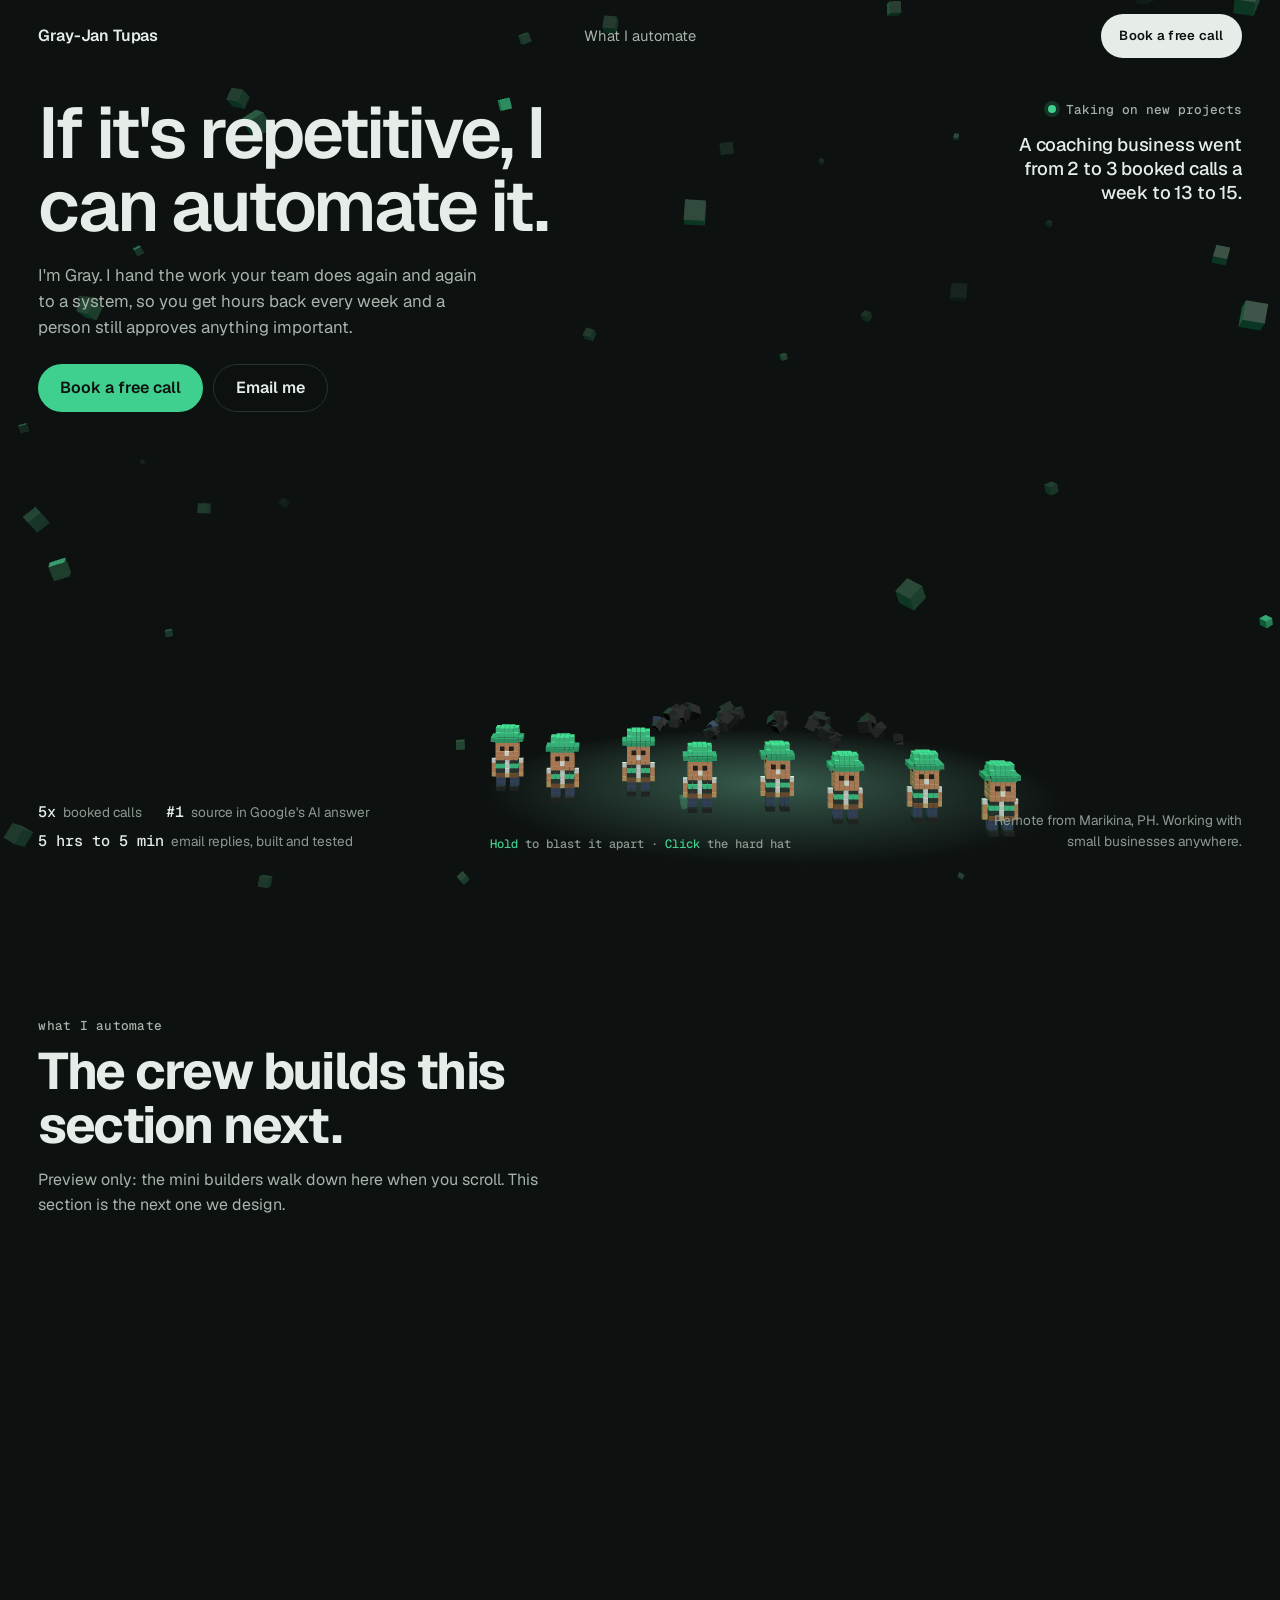
==== v2/index.html @ c37788d1 "v2 preview: voxel crew builds a big voxel Gray in the hero, becomes his hard hat, walks to the next " ====
<!doctype html>
<html lang="en">
<head>
<meta charset="utf-8">
<meta name="viewport" content="width=device-width, initial-scale=1">
<title>Gray-Jan Tupas | AI Automation &amp; Operations Specialist</title>
<meta name="description" content="Gray-Jan Tupas takes the repetitive work off small business teams: emails, data entry, reports and follow-ups, handed to systems a person still approves.">
<meta name="robots" content="noindex">
<meta name="theme-color" content="#0D110F">
<link rel="icon" href="../favicon.svg" type="image/svg+xml">
<link rel="preload" href="../fonts/geist.woff2" as="font" type="font/woff2" crossorigin>
<link rel="stylesheet" href="v2.css">
<script type="importmap">{ "imports": { "three": "./vendor/three.module.min.js" } }</script>
<script type="module" src="v2.js"></script>
</head>
<body>
<a class="skip" href="#main">Skip to content</a>

<header class="bar">
  <a class="brand" href="#top">Gray-Jan Tupas</a>
  <nav aria-label="Main">
    <a href="#automate">What I automate</a>
  </nav>
  <a class="pill" href="https://calendly.com/va-graytupas/free-audit" target="_blank" rel="noopener">Book a free call</a>
</header>

<canvas id="stage" aria-hidden="true"></canvas>
<p class="tip" role="status" aria-live="polite"></p>

<main id="main">
  <section class="hero" id="top" aria-labelledby="hero-h">
    <div class="hero-l">
      <h1 id="hero-h">If it's repetitive, I can automate it.</h1>
      <p class="lede">I'm Gray. I hand the work your team does again and again to a system, so you get hours back every week and a person still approves anything important.</p>
      <div class="ctas">
        <a class="btn primary" href="https://calendly.com/va-graytupas/free-audit" target="_blank" rel="noopener">Book a free call</a>
        <a class="btn ghost" href="https://mail.google.com/mail/?view=cm&amp;fs=1&amp;to=va.graytupas@gmail.com&amp;su=Enquiry%20from%20your%20portfolio" target="_blank" rel="noopener">Email me</a>
      </div>
    </div>
    <div class="hero-r">
      <p class="status"><span class="dot" aria-hidden="true"></span>Taking on new projects</p>
      <p class="side">A coaching business went from 2 to 3 booked calls a week to 13 to 15.</p>
    </div>
    <div class="hero-foot">
      <ul class="wins" aria-label="Results so far">
        <li><b>5x</b> booked calls</li>
        <li><b>#1</b> source in Google's AI answer</li>
        <li><b>5 hrs to 5 min</b> email replies, built and tested</li>
      </ul>
      <p class="hint" aria-hidden="true"><span class="k">Hold</span> to blast it apart · <span class="k">Click</span> the hard hat</p>
      <p class="note">Remote from Marikina, PH. Working with small businesses anywhere.</p>
    </div>
  </section>

  <section class="next" id="automate" aria-labelledby="automate-h">
    <p class="kicker">what I automate</p>
    <h2 id="automate-h">The crew builds this section next.</h2>
    <p>Preview only: the mini builders walk down here when you scroll. This section is the next one we design.</p>
  </section>
</main>
</body>
</html>
---- v2/v2.css ----
/* v2 preview: dark 3D page, voxel crew builds each section (v2.js) */
@font-face { font-family: 'Geist'; font-style: normal; font-weight: 400 700; font-display: swap; src: url(../fonts/geist.woff2) format('woff2'); }
@font-face { font-family: 'Geist Mono'; font-style: normal; font-weight: 400 500; font-display: swap; src: url(../fonts/geist-mono.woff2) format('woff2'); }

:root {
  --bg: #0D110F;
  --panel: #151B18;
  --edge: #28332D;
  --text: #E6ECE8;
  --text-2: #A7B4AC;
  --muted: #8C9A92;
  --accent: #3FCF8E;
  --ink: #0D110F;
  --mono: 'Geist Mono', ui-monospace, monospace;
  --pad: clamp(16px, 3vw, 40px);
}

* { box-sizing: border-box; }
html { scroll-behavior: smooth; }
@media (prefers-reduced-motion: reduce) { html { scroll-behavior: auto; } }
body { margin: 0; background: var(--bg); color: var(--text); font: 400 1rem/1.55 'Geist', system-ui, sans-serif; -webkit-font-smoothing: antialiased; }
a { color: inherit; }
a:focus-visible, button:focus-visible { outline: 2px solid var(--accent); outline-offset: 3px; border-radius: 999px; }
p { text-wrap: pretty; }

.skip { position: absolute; left: 16px; top: -60px; z-index: 20; padding: 10px 16px; border-radius: 999px; background: var(--accent); color: var(--ink); font-weight: 600; text-decoration: none; }
.skip:focus { top: 16px; }

/* the 3D stage sits behind everything; v2.js listens on the window, so text stays selectable */
#stage { position: fixed; inset: 0; width: 100vw; height: 100vh; z-index: 0; display: block; }
main, .bar { position: relative; z-index: 1; }

/* ---------- top bar ---------- */
.bar { position: fixed; top: 0; left: 0; right: 0; z-index: 10; display: flex; align-items: center; justify-content: space-between; gap: 16px; padding: 14px var(--pad); }
.brand { font-weight: 600; letter-spacing: -0.01em; text-decoration: none; min-height: 44px; display: inline-flex; align-items: center; }
.bar nav { display: none; gap: 28px; }
.bar nav a { font-size: .92rem; color: var(--text-2); text-decoration: none; min-height: 44px; display: inline-flex; align-items: center; transition: color .2s ease; }
.bar nav a:hover { color: var(--text); }
@media (min-width: 760px) { .bar nav { display: flex; position: absolute; left: 50%; transform: translateX(-50%); } }
.pill { display: inline-flex; align-items: center; min-height: 44px; padding: 0 18px; border-radius: 999px; background: var(--text); color: var(--ink); font-size: .82rem; font-weight: 600; letter-spacing: .02em; text-decoration: none; transition: background-color .2s ease; }
.pill:hover { background: var(--accent); }

/* ---------- hero (layout from Gray's reference: headline top-left, figure centre, short line top-right, a row along the bottom) ---------- */
.hero { min-height: 100svh; display: grid; grid-template-columns: 1fr; align-content: space-between; gap: 24px; padding: 96px var(--pad) 24px; }
.hero-l h1 { margin: 0; max-width: 11ch; font-size: clamp(2.5rem, 5.6vw, 5.2rem); line-height: 1.02; letter-spacing: -0.04em; font-weight: 600; text-wrap: balance; }
.lede { margin: 20px 0 0; max-width: 40ch; color: var(--text-2); font-size: 1.05rem; }
.ctas { display: flex; flex-wrap: wrap; gap: 10px; margin-top: 24px; }
.btn { display: inline-flex; align-items: center; min-height: 48px; padding: 0 22px; border-radius: 999px; font-weight: 600; text-decoration: none; transition: transform .2s ease, background-color .2s ease, border-color .2s ease; }
.btn:active { transform: scale(.98); }
.btn.primary { background: var(--accent); color: var(--ink); }
.btn.primary:hover { background: #5BDCA2; }
.btn.ghost { border: 1px solid var(--edge); background: rgba(13, 17, 15, .6); }
.btn.ghost:hover { border-color: var(--accent); }

.hero-r { max-width: 24ch; }
.status { display: inline-flex; align-items: center; gap: 10px; margin: 0; font: 500 .8rem var(--mono); color: var(--text-2); }
.dot { width: 8px; height: 8px; border-radius: 50%; background: var(--accent); box-shadow: 0 0 0 4px rgba(63, 207, 142, .18); }
.side { margin: 12px 0 0; font-size: 1.15rem; line-height: 1.3; font-weight: 500; letter-spacing: -0.01em; }

.hero-foot { display: grid; gap: 16px; align-items: end; }
.wins { display: flex; flex-wrap: wrap; gap: 8px 24px; margin: 0; padding: 0; list-style: none; font-size: .85rem; color: var(--muted); }
.wins b { font: 500 .95rem var(--mono); color: var(--text); margin-right: 4px; }
.hint { display: none; margin: 0; font: 500 .76rem var(--mono); color: var(--muted); text-align: center; }
.hint .k { color: var(--accent); }
.note { margin: 0; max-width: 30ch; font-size: .85rem; color: var(--muted); }

/* phones: text on top, the figure fills the lower part of the screen (v2.js places it there) */
@media (max-width: 759px) {
  .hero { padding-bottom: 46svh; align-content: start; }
  .hero-r { order: -1; }
  .side, .hero-foot { display: none; }
}
@media (min-width: 760px) {
  .hero { grid-template-columns: 1fr 1fr; grid-template-rows: auto 1fr auto; }
  .hero-r { justify-self: end; text-align: right; }
  .status { justify-content: flex-end; }
  .hero-foot { grid-column: 1 / -1; grid-template-columns: 1fr auto 1fr; }
  .note { justify-self: end; text-align: right; }
}
@media (min-width: 760px) and (pointer: fine) { .hint { display: block; } }

/* ---------- next section (placeholder until the crew builds it) ---------- */
.next { min-height: 100svh; padding: 120px var(--pad); }
.kicker { margin: 0 0 12px; font: 500 .8rem/1 var(--mono); letter-spacing: .02em; color: var(--accent); }
.next h2 { margin: 0; max-width: 16ch; font-size: clamp(2rem, 4vw, 3.4rem); line-height: 1.05; letter-spacing: -0.03em; }
.next p { max-width: 50ch; color: var(--text-2); }

/* ---------- speech bubble over a mini builder ---------- */
.tip { position: fixed; left: 0; top: 0; z-index: 5; margin: 0; max-width: 24ch; padding: 10px 14px; border: 1px solid var(--edge); border-radius: 12px; background: var(--panel); color: var(--text); font-size: .88rem; line-height: 1.35; pointer-events: none; opacity: 0; transform: translate(-50%, -100%); transition: opacity .2s ease; }
.tip.on { opacity: 1; }
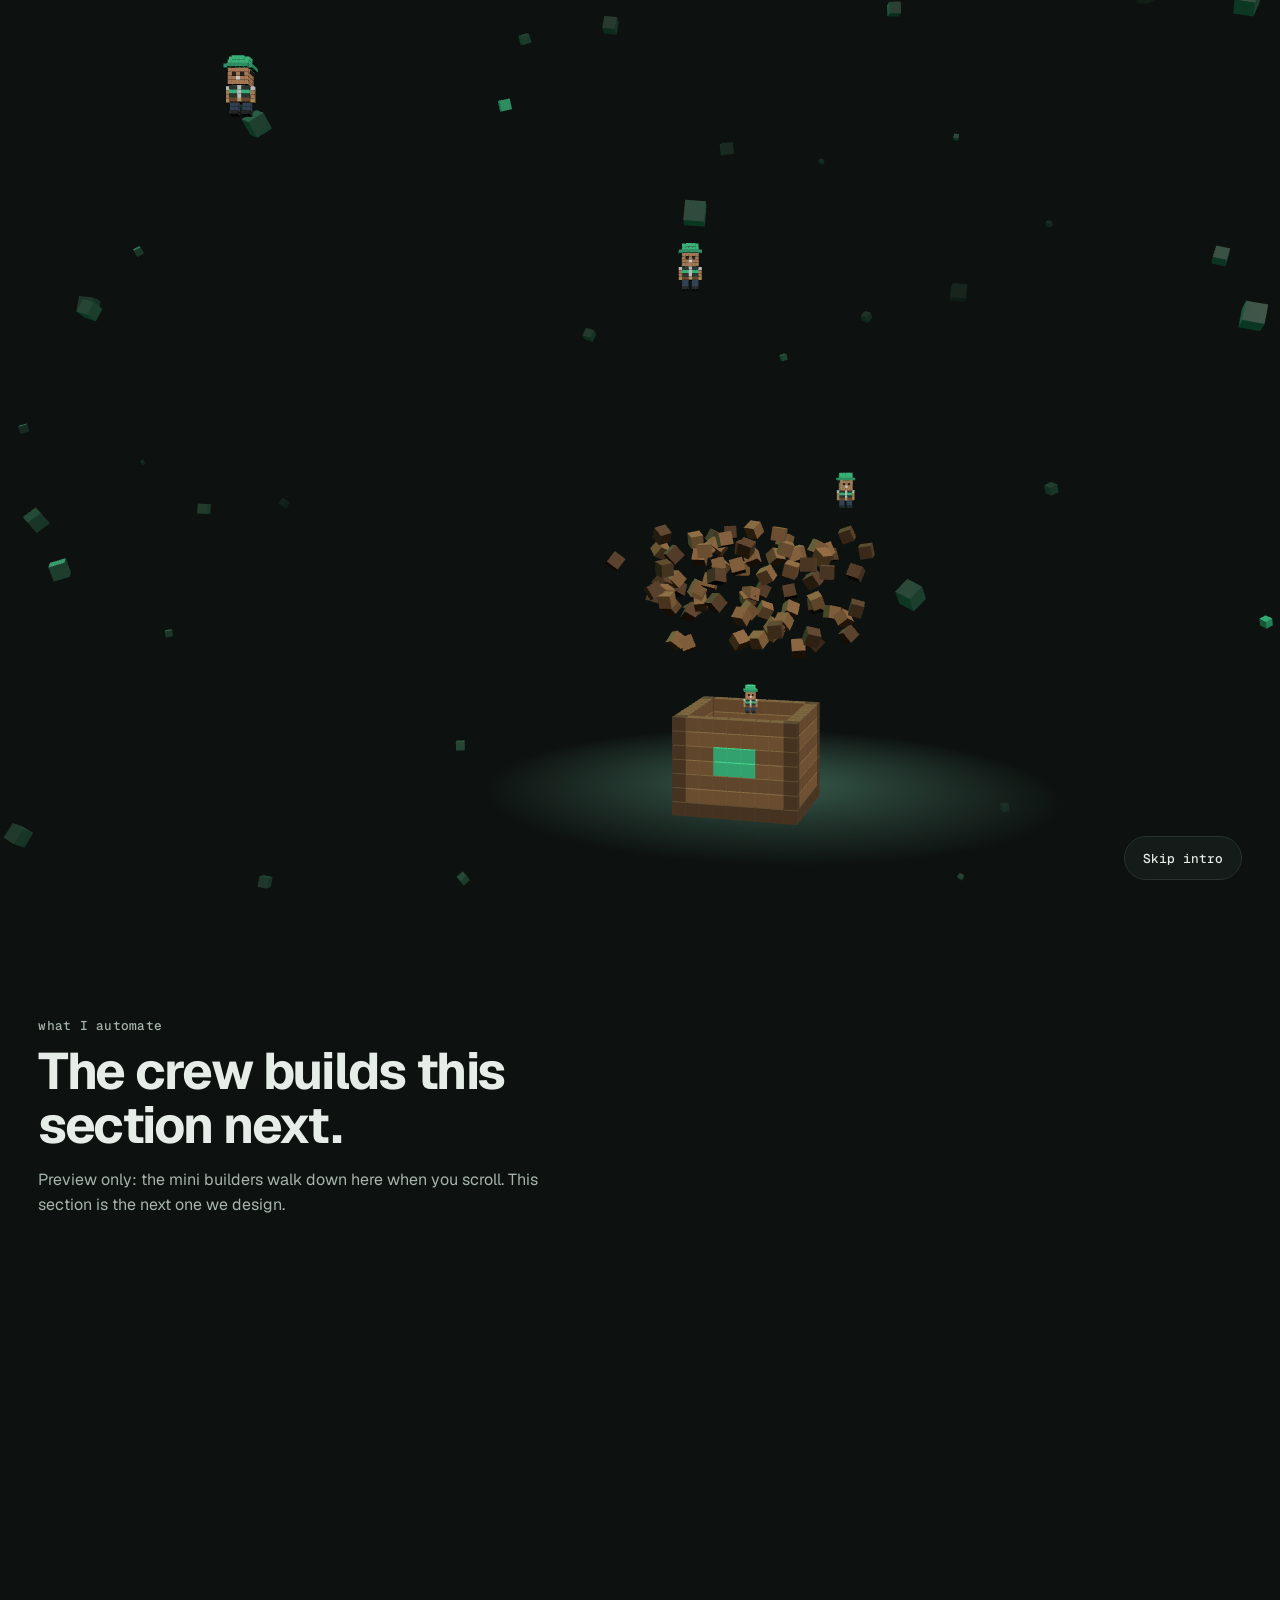
==== commit a4467dd6: "v2 intro: the crew starts in a crate, jumps out and builds every part of the page, then the figure; " ====
--- a/v2/index.html
+++ b/v2/index.html
@@ -9,19 +9,21 @@
 <meta name="theme-color" content="#0D110F">
 <link rel="icon" href="../favicon.svg" type="image/svg+xml">
 <link rel="preload" href="../fonts/geist.woff2" as="font" type="font/woff2" crossorigin>
+<script>/* first visit in this tab: the crew builds the page (v2.js); 10s safety in case the 3D never loads */try{if(!matchMedia('(prefers-reduced-motion: reduce)').matches&&!sessionStorage.getItem('gt-v2-intro')){var r=document.documentElement;r.classList.add('intro');setTimeout(function(){r.classList.remove('intro')},10000)}}catch(e){}</script>
 <link rel="stylesheet" href="v2.css">
 <script type="importmap">{ "imports": { "three": "./vendor/three.module.min.js" } }</script>
 <script type="module" src="v2.js"></script>
 </head>
 <body>
 <a class="skip" href="#main">Skip to content</a>
+<button class="skip-intro" type="button">Skip intro</button>
 
 <header class="bar">
-  <a class="brand" href="#top">Gray-Jan Tupas</a>
+  <a class="brand bld" href="#top">Gray-Jan Tupas</a>
   <nav aria-label="Main">
-    <a href="#automate">What I automate</a>
+    <a class="bld" href="#automate">What I automate</a>
   </nav>
-  <a class="pill" href="https://calendly.com/va-graytupas/free-audit" target="_blank" rel="noopener">Book a free call</a>
+  <a class="pill bld" href="https://calendly.com/va-graytupas/free-audit" target="_blank" rel="noopener">Book a free call</a>
 </header>
 
 <canvas id="stage" aria-hidden="true"></canvas>
@@ -30,25 +32,25 @@
 <main id="main">
   <section class="hero" id="top" aria-labelledby="hero-h">
     <div class="hero-l">
-      <h1 id="hero-h">If it's repetitive, I can automate it.</h1>
-      <p class="lede">I'm Gray. I hand the work your team does again and again to a system, so you get hours back every week and a person still approves anything important.</p>
-      <div class="ctas">
+      <h1 id="hero-h" class="bld">If it's repetitive, I can automate it.</h1>
+      <p class="lede bld">I'm Gray. I hand the work your team does again and again to a system, so you get hours back every week and a person still approves anything important.</p>
+      <div class="ctas bld">
         <a class="btn primary" href="https://calendly.com/va-graytupas/free-audit" target="_blank" rel="noopener">Book a free call</a>
         <a class="btn ghost" href="https://mail.google.com/mail/?view=cm&amp;fs=1&amp;to=va.graytupas@gmail.com&amp;su=Enquiry%20from%20your%20portfolio" target="_blank" rel="noopener">Email me</a>
       </div>
     </div>
     <div class="hero-r">
-      <p class="status"><span class="dot" aria-hidden="true"></span>Taking on new projects</p>
-      <p class="side">A coaching business went from 2 to 3 booked calls a week to 13 to 15.</p>
+      <p class="status bld"><span class="dot" aria-hidden="true"></span>Taking on new projects</p>
+      <p class="side bld">A coaching business went from 2 to 3 booked calls a week to 13 to 15.</p>
     </div>
     <div class="hero-foot">
-      <ul class="wins" aria-label="Results so far">
+      <ul class="wins bld" aria-label="Results so far">
         <li><b>5x</b> booked calls</li>
         <li><b>#1</b> source in Google's AI answer</li>
         <li><b>5 hrs to 5 min</b> email replies, built and tested</li>
       </ul>
-      <p class="hint" aria-hidden="true"><span class="k">Hold</span> to blast it apart · <span class="k">Click</span> the hard hat</p>
-      <p class="note">Remote from Marikina, PH. Working with small businesses anywhere.</p>
+      <p class="hint bld" aria-hidden="true"><span class="k">Hold</span> to blast it apart · <span class="k">Click</span> the hard hat</p>
+      <p class="note bld">Remote from Marikina, PH. Working with small businesses anywhere.</p>
     </div>
   </section>
 
--- a/v2/v2.css
+++ b/v2/v2.css
@@ -88,3 +88,11 @@
 /* ---------- speech bubble over a mini builder ---------- */
 .tip { position: fixed; left: 0; top: 0; z-index: 5; margin: 0; max-width: 24ch; padding: 10px 14px; border: 1px solid var(--edge); border-radius: 12px; background: var(--panel); color: var(--text); font-size: .88rem; line-height: 1.35; pointer-events: none; opacity: 0; transform: translate(-50%, -100%); transition: opacity .2s ease; }
 .tip.on { opacity: 1; }
+
+/* ---------- intro: each part of the page stays hidden until a builder walks along it (html.intro is set in <head>) ---------- */
+html.intro .bld { clip-path: inset(0 100% 0 0); }
+html.intro .bld.built { animation: build .55s steps(7, end) both; }
+@keyframes build { from { clip-path: inset(0 100% 0 0); } to { clip-path: inset(0 0 0 0); } }
+.skip-intro { display: none; }
+html.intro .skip-intro { display: inline-flex; align-items: center; position: fixed; right: var(--pad); bottom: 20px; z-index: 12; min-height: 44px; padding: 0 18px; border: 1px solid var(--edge); border-radius: 999px; background: var(--panel); color: var(--text); font: 500 .8rem var(--mono); cursor: pointer; }
+html.intro .skip-intro:hover { border-color: var(--accent); }
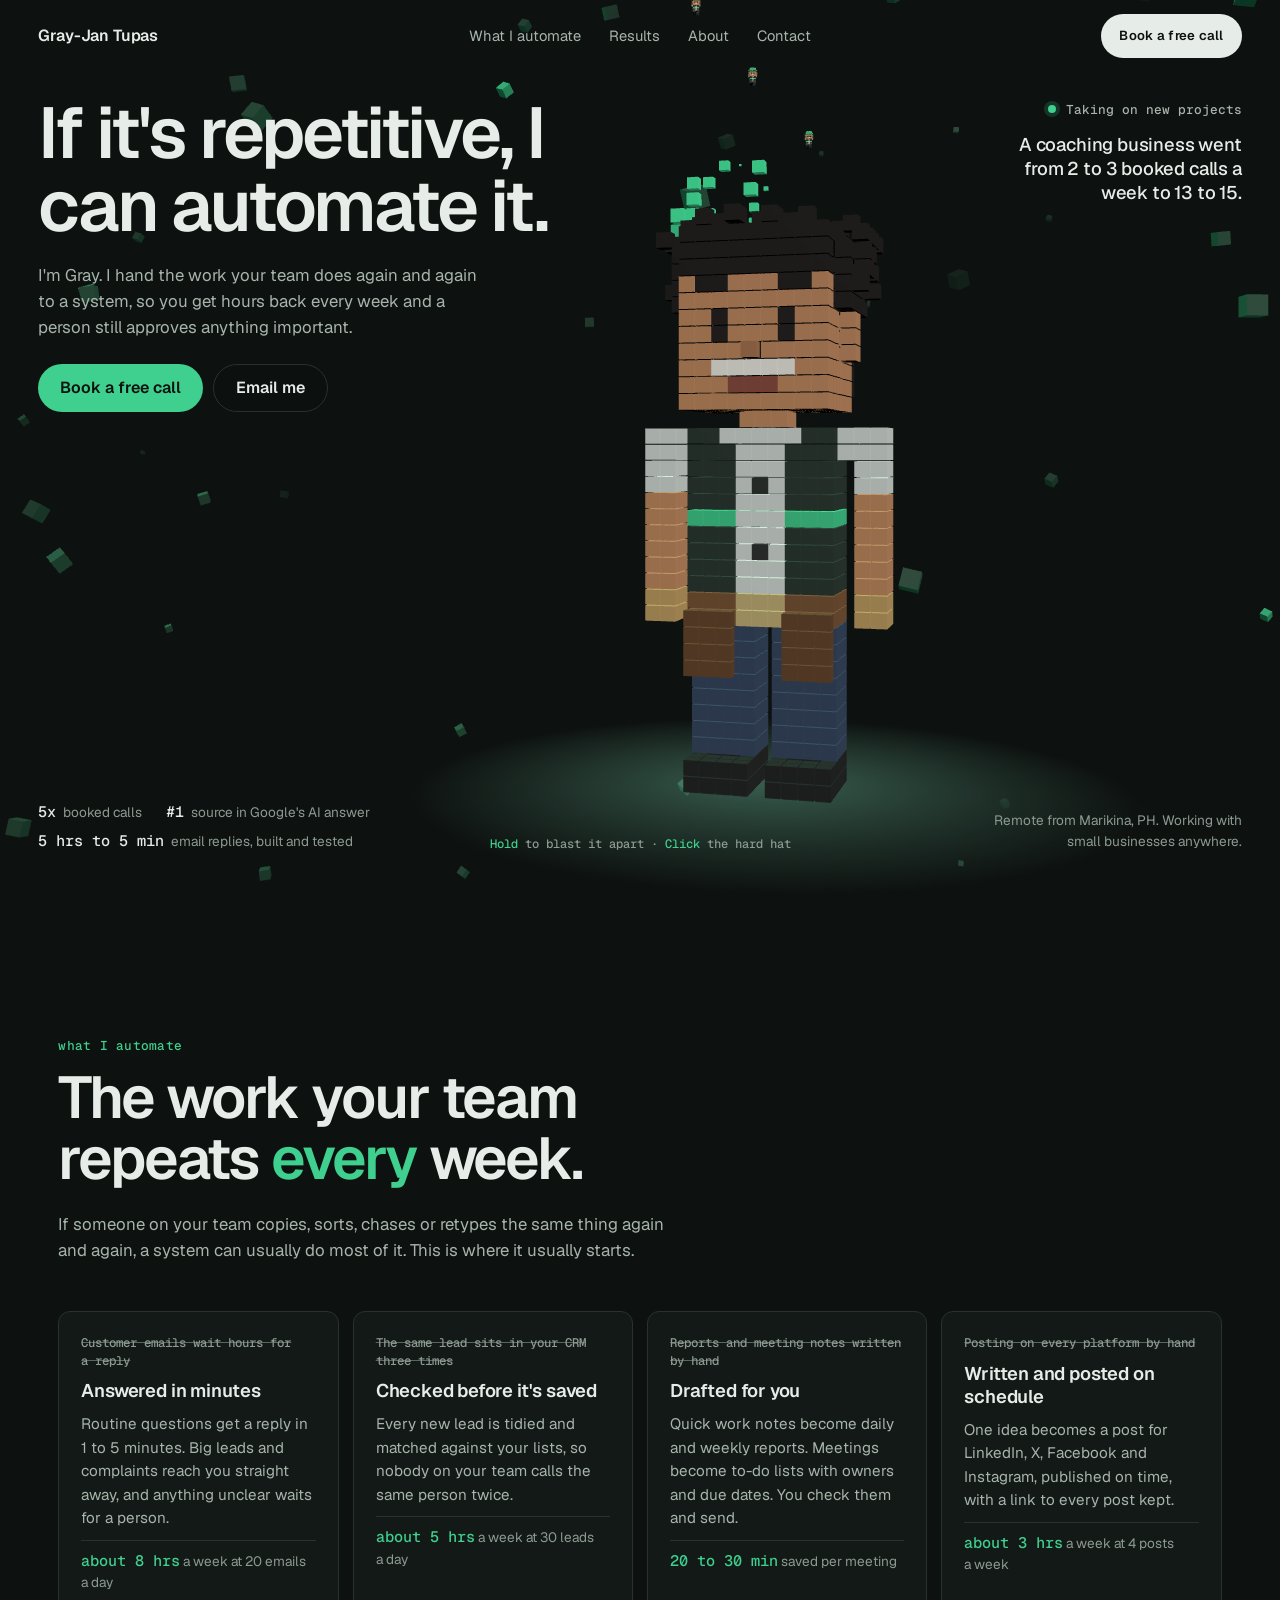
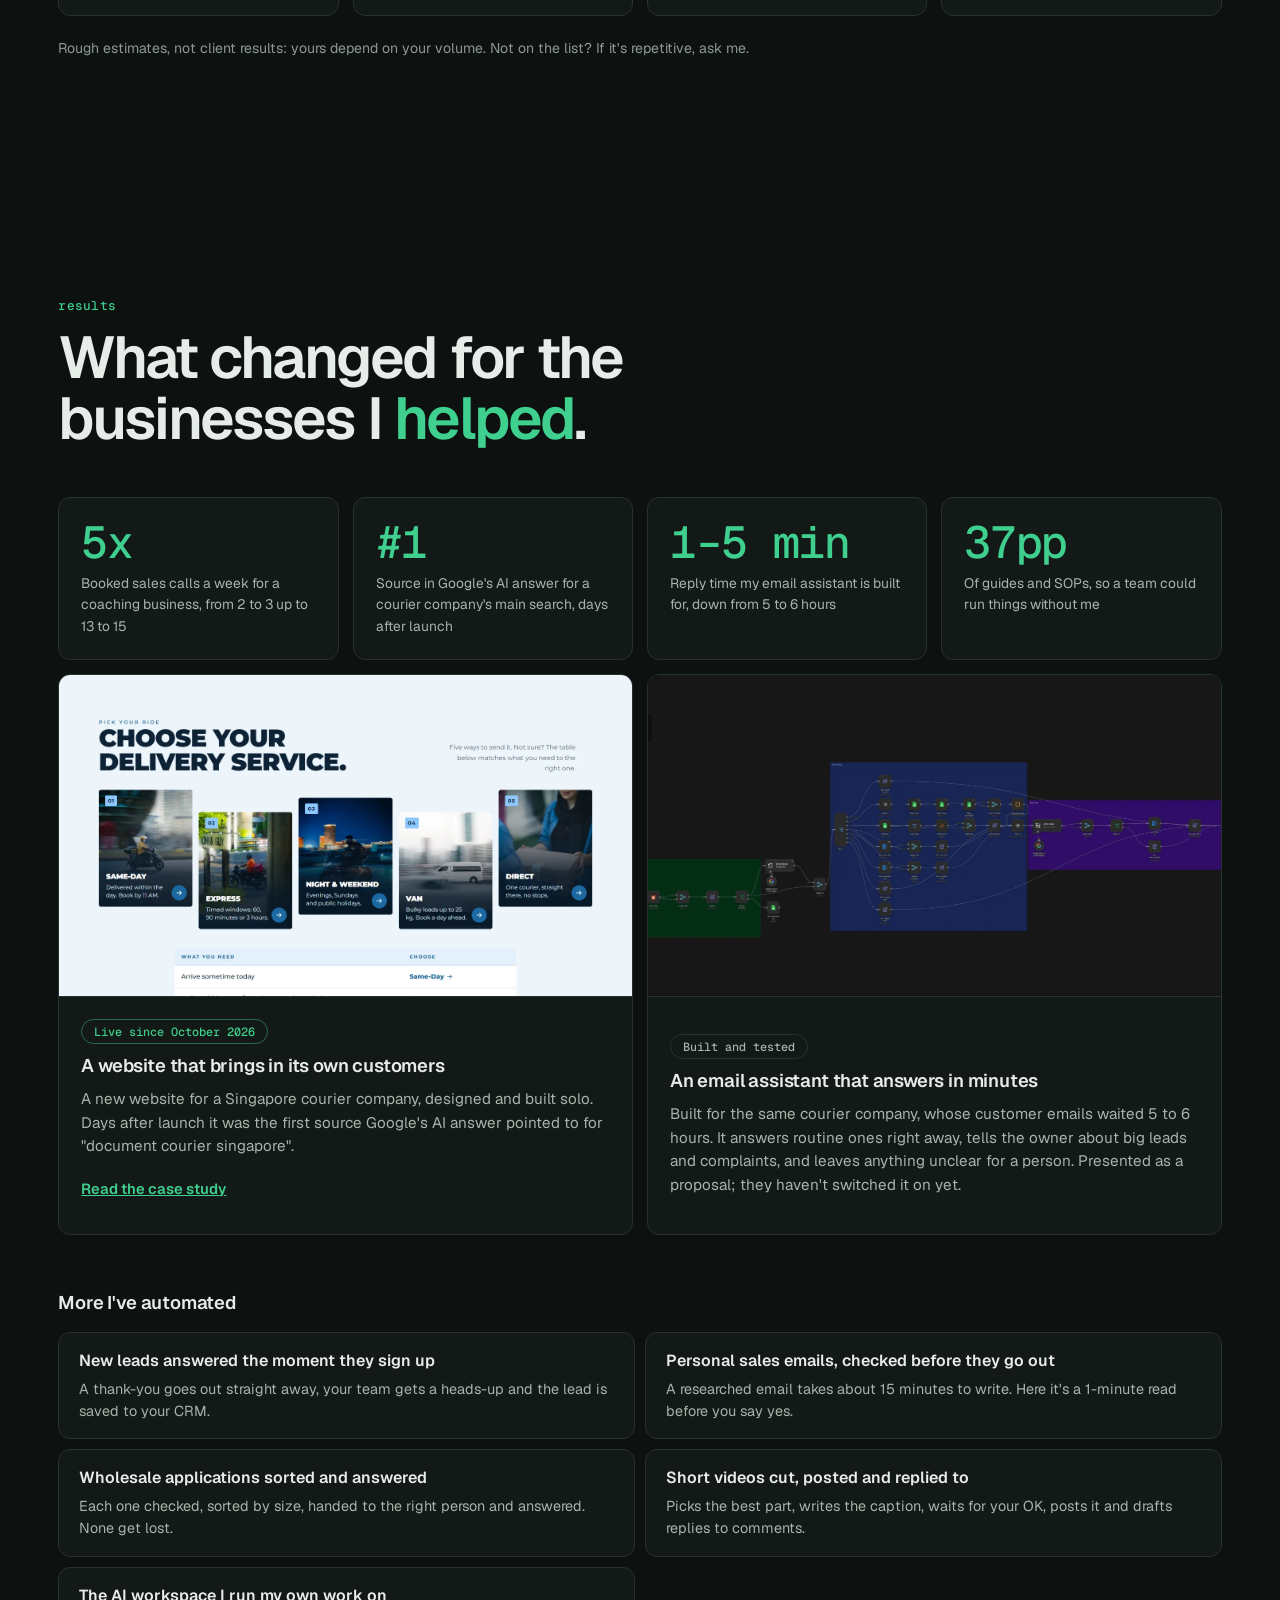
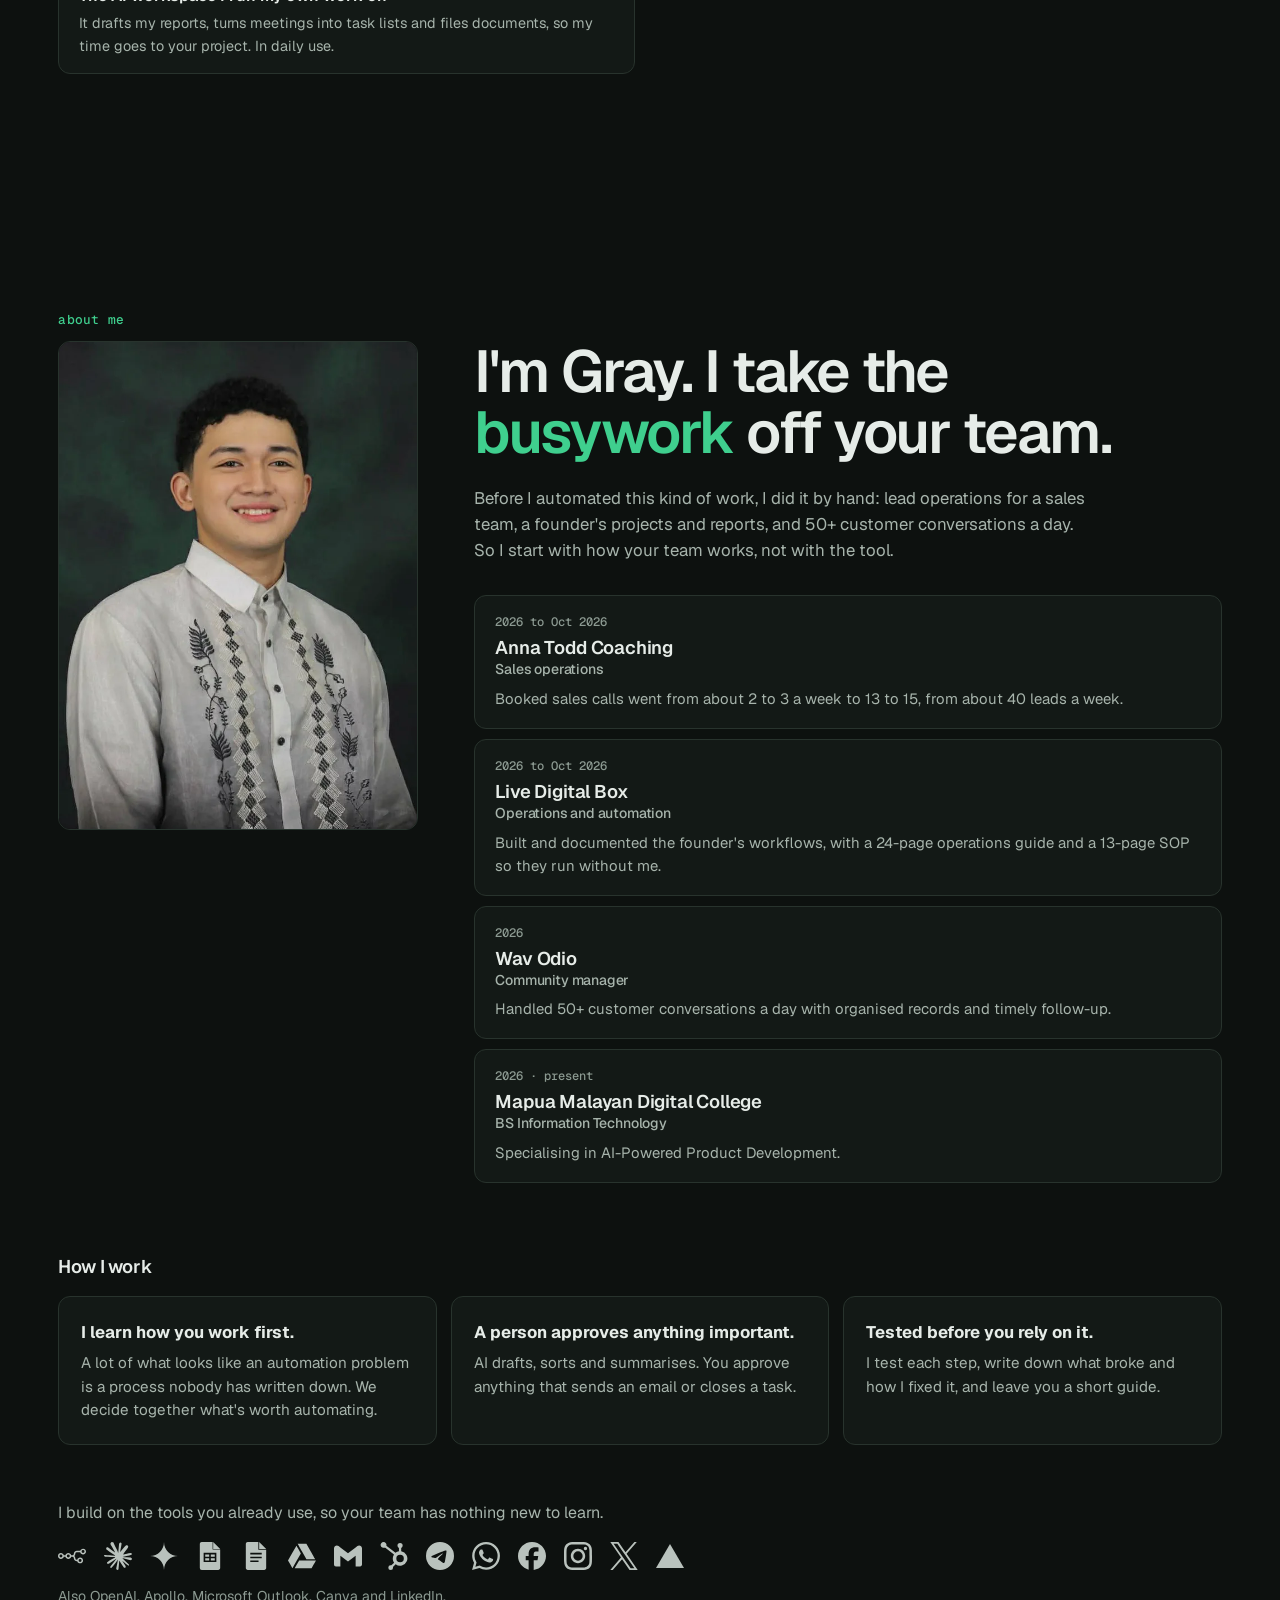
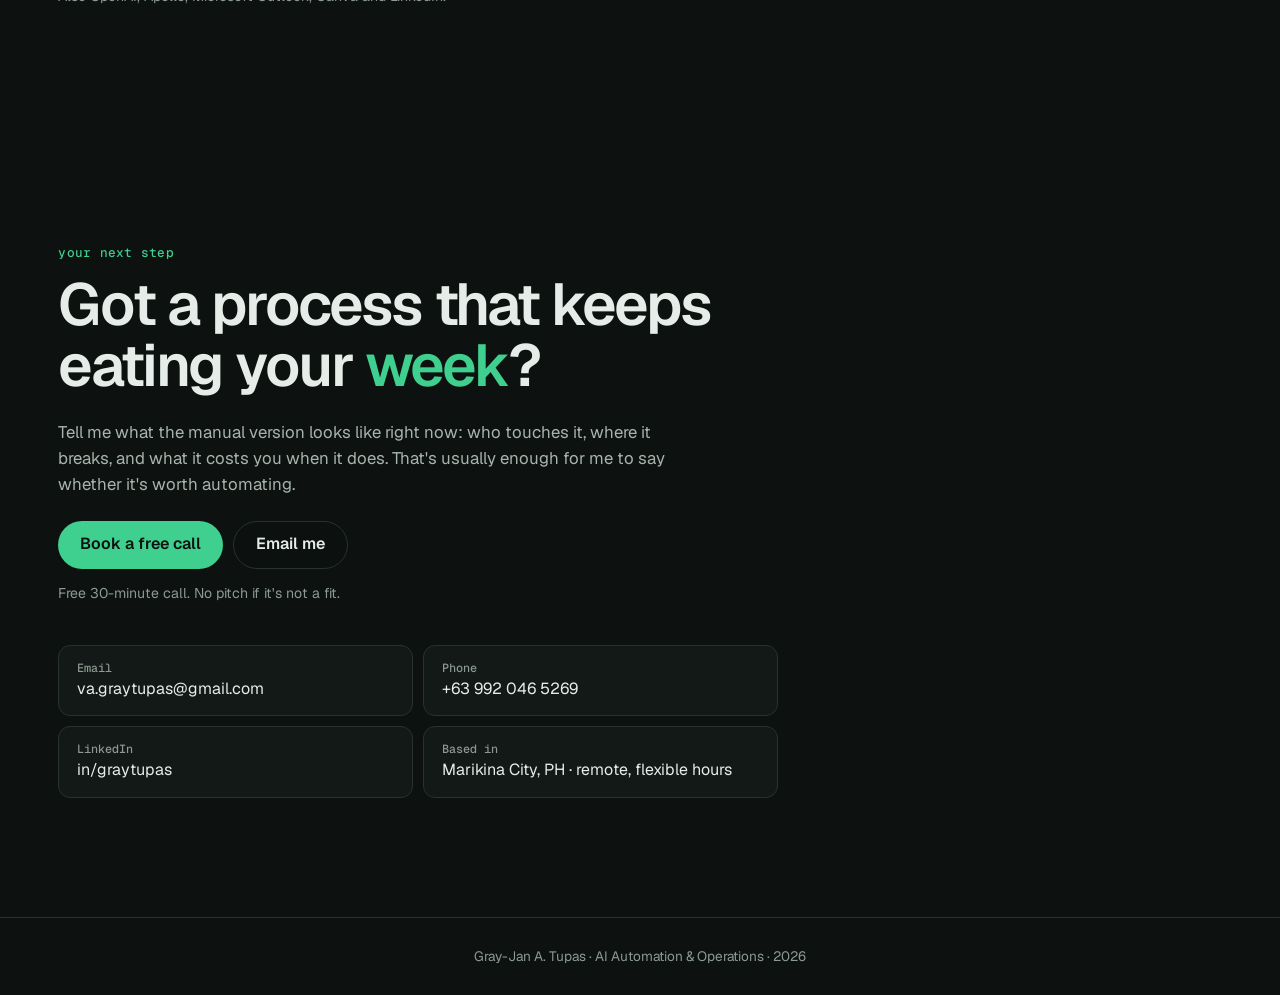
==== commit fff66b2f: "v2: build the whole home page. What I automate, Results, About and Contact, written for owners in re" ====
--- a/v2/index.html
+++ b/v2/index.html
@@ -22,6 +22,9 @@
   <a class="brand bld" href="#top">Gray-Jan Tupas</a>
   <nav aria-label="Main">
     <a class="bld" href="#automate">What I automate</a>
+    <a class="bld" href="#work">Results</a>
+    <a class="bld" href="#about">About</a>
+    <a class="bld" href="#contact">Contact</a>
   </nav>
   <a class="pill bld" href="https://calendly.com/va-graytupas/free-audit" target="_blank" rel="noopener">Book a free call</a>
 </header>
@@ -54,11 +57,96 @@
     </div>
   </section>
 
-  <section class="next" id="automate" aria-labelledby="automate-h">
-    <p class="kicker">what I automate</p>
-    <h2 id="automate-h">The crew builds this section next.</h2>
-    <p>Preview only: the mini builders walk down here when you scroll. This section is the next one we design.</p>
+  <!-- each section below is built by the crew when it scrolls into view (.sb), then they become its missing word (.piece) -->
+  <section class="sec" id="automate" aria-labelledby="automate-h">
+    <p class="kicker sb">what I automate</p>
+    <h2 id="automate-h" class="sb">The work your team repeats <span class="piece">every</span> week.</h2>
+    <p class="intro-p sb">If someone on your team copies, sorts, chases or retypes the same thing again and again, a system can usually do most of it. This is where it usually starts.</p>
+    <ul class="fixes">
+      <li class="sb"><p class="was">Customer emails wait hours for a reply</p><h3>Answered in minutes</h3><p>Routine questions get a reply in 1 to 5 minutes. Big leads and complaints reach you straight away, and anything unclear waits for a person.</p><p class="est"><b>about 8 hrs</b> a week at 20 emails a day</p></li>
+      <li class="sb"><p class="was">The same lead sits in your CRM three times</p><h3>Checked before it's saved</h3><p>Every new lead is tidied and matched against your lists, so nobody on your team calls the same person twice.</p><p class="est"><b>about 5 hrs</b> a week at 30 leads a day</p></li>
+      <li class="sb"><p class="was">Reports and meeting notes written by hand</p><h3>Drafted for you</h3><p>Quick work notes become daily and weekly reports. Meetings become to-do lists with owners and due dates. You check them and send.</p><p class="est"><b>20 to 30 min</b> saved per meeting</p></li>
+      <li class="sb"><p class="was">Posting on every platform by hand</p><h3>Written and posted on schedule</h3><p>One idea becomes a post for LinkedIn, X, Facebook and Instagram, published on time, with a link to every post kept.</p><p class="est"><b>about 3 hrs</b> a week at 4 posts a week</p></li>
+    </ul>
+    <p class="foot-note sb">Rough estimates, not client results: yours depend on your volume. Not on the list? If it's repetitive, ask me.</p>
+  </section>
+
+  <section class="sec" id="work" aria-labelledby="work-h">
+    <p class="kicker sb">results</p>
+    <h2 id="work-h" class="sb">What changed for the businesses I <span class="piece">helped</span>.</h2>
+    <dl class="stats">
+      <div class="sb"><dt>Booked sales calls a week for a coaching business, from 2 to 3 up to 13 to 15</dt><dd>5x</dd></div>
+      <div class="sb"><dt>Source in Google's AI answer for a courier company's main search, days after launch</dt><dd>#1</dd></div>
+      <div class="sb"><dt>Reply time my email assistant is built for, down from 5 to 6 hours</dt><dd>1&ndash;5 min</dd></div>
+      <div class="sb"><dt>Of guides and SOPs, so a team could run things without me</dt><dd>37pp</dd></div>
+    </dl>
+    <div class="cases">
+      <article class="case sb">
+        <a class="pic" href="../screenshots/12-courier-services.webp" target="_blank" rel="noopener"><img src="../screenshots/12-courier-services.webp" width="1440" height="1165" loading="lazy" alt="The 'Choose your delivery service' section of the courier website: five service cards above a table that matches what the customer needs to the right service."></a>
+        <div class="body"><p class="tag on">Live since October 2026</p><h3>A website that brings in its own customers</h3><p>A new website for a Singapore courier company, designed and built solo. Days after launch it was the first source Google's AI answer pointed to for "document courier singapore".</p><a class="more" href="../work/courier-website/">Read the case study</a></div>
+      </article>
+      <article class="case sb">
+        <a class="pic" href="../screenshots/10-email-automation.webp" target="_blank" rel="noopener"><img src="../screenshots/10-email-automation.webp" width="2000" height="753" loading="lazy" alt="The email assistant's n8n canvas in four groups: email intake, email sorting, email reply and an error notifier."></a>
+        <div class="body"><p class="tag">Built and tested</p><h3>An email assistant that answers in minutes</h3><p>Built for the same courier company, whose customer emails waited 5 to 6 hours. It answers routine ones right away, tells the owner about big leads and complaints, and leaves anything unclear for a person. Presented as a proposal; they haven't switched it on yet.</p></div>
+      </article>
+    </div>
+    <h3 class="list-h sb">More I've automated</h3>
+    <ul class="builds">
+      <li class="sb"><a href="../screenshots/04-lead-capture-crm.webp" target="_blank" rel="noopener"><b>New leads answered the moment they sign up</b><span>A thank-you goes out straight away, your team gets a heads-up and the lead is saved to your CRM.</span></a></li>
+      <li class="sb"><a href="../screenshots/03-ai-outreach.webp" target="_blank" rel="noopener"><b>Personal sales emails, checked before they go out</b><span>A researched email takes about 15 minutes to write. Here it's a 1-minute read before you say yes.</span></a></li>
+      <li class="sb"><a href="../screenshots/14-wholesale-intake.webp" target="_blank" rel="noopener"><b>Wholesale applications sorted and answered</b><span>Each one checked, sorted by size, handed to the right person and answered. None get lost.</span></a></li>
+      <li class="sb"><a href="../screenshots/15-video-analyzer.webp" target="_blank" rel="noopener"><b>Short videos cut, posted and replied to</b><span>Picks the best part, writes the caption, waits for your OK, posts it and drafts replies to comments.</span></a></li>
+      <li class="sb"><a href="../work/ai-workspace/"><b>The AI workspace I run my own work on</b><span>It drafts my reports, turns meetings into task lists and files documents, so my time goes to your project. In daily use.</span></a></li>
+    </ul>
+  </section>
+
+  <section class="sec" id="about" aria-labelledby="about-h">
+    <p class="kicker sb">about me</p>
+    <div class="about">
+      <img class="me sb" src="../img/gray-jan-tupas.webp" width="640" height="871" loading="lazy" alt="Gray-Jan A. Tupas, smiling, in a barong.">
+      <div>
+        <h2 id="about-h" class="sb">I'm Gray. I take the <span class="piece">busywork</span> off your team.</h2>
+        <p class="intro-p sb">Before I automated this kind of work, I did it by hand: lead operations for a sales team, a founder's projects and reports, and 50+ customer conversations a day. So I start with how your team works, not with the tool.</p>
+        <ol class="xp">
+          <li class="sb"><p class="when">2026 to Oct 2026</p><h3>Anna Todd Coaching <span>Sales operations</span></h3><p>Booked sales calls went from about 2 to 3 a week to 13 to 15, from about 40 leads a week.</p></li>
+          <li class="sb"><p class="when">2026 to Oct 2026</p><h3>Live Digital Box <span>Operations and automation</span></h3><p>Built and documented the founder's workflows, with a 24-page operations guide and a 13-page SOP so they run without me.</p></li>
+          <li class="sb"><p class="when">2026</p><h3>Wav Odio <span>Community manager</span></h3><p>Handled 50+ customer conversations a day with organised records and timely follow-up.</p></li>
+          <li class="sb"><p class="when">2026 · present</p><h3>Mapua Malayan Digital College <span>BS Information Technology</span></h3><p>Specialising in AI-Powered Product Development.</p></li>
+        </ol>
+      </div>
+    </div>
+    <div class="promise">
+      <h3 class="sb">How I work</h3>
+      <ol>
+        <li class="sb"><b>I learn how you work first.</b> A lot of what looks like an automation problem is a process nobody has written down. We decide together what's worth automating.</li>
+        <li class="sb"><b>A person approves anything important.</b> AI drafts, sorts and summarises. You approve anything that sends an email or closes a task.</li>
+        <li class="sb"><b>Tested before you rely on it.</b> I test each step, write down what broke and how I fixed it, and leave you a short guide.</li>
+      </ol>
+    </div>
+    <div class="tools sb">
+      <p>I build on the tools you already use, so your team has nothing new to learn.</p>
+      <ul aria-label="Tools I work with"><li><img src="../img/logos/n8n.svg" width="28" height="28" alt="n8n" title="n8n" loading="lazy"></li><li><img src="../img/logos/claude.svg" width="28" height="28" alt="Claude" title="Claude" loading="lazy"></li><li><img src="../img/logos/googlegemini.svg" width="28" height="28" alt="Google Gemini" title="Google Gemini" loading="lazy"></li><li><img src="../img/logos/googlesheets.svg" width="28" height="28" alt="Google Sheets" title="Google Sheets" loading="lazy"></li><li><img src="../img/logos/googledocs.svg" width="28" height="28" alt="Google Docs" title="Google Docs" loading="lazy"></li><li><img src="../img/logos/googledrive.svg" width="28" height="28" alt="Google Drive" title="Google Drive" loading="lazy"></li><li><img src="../img/logos/gmail.svg" width="28" height="28" alt="Gmail" title="Gmail" loading="lazy"></li><li><img src="../img/logos/hubspot.svg" width="28" height="28" alt="HubSpot" title="HubSpot" loading="lazy"></li><li><img src="../img/logos/telegram.svg" width="28" height="28" alt="Telegram" title="Telegram" loading="lazy"></li><li><img src="../img/logos/whatsapp.svg" width="28" height="28" alt="WhatsApp" title="WhatsApp" loading="lazy"></li><li><img src="../img/logos/facebook.svg" width="28" height="28" alt="Facebook" title="Facebook" loading="lazy"></li><li><img src="../img/logos/instagram.svg" width="28" height="28" alt="Instagram" title="Instagram" loading="lazy"></li><li><img src="../img/logos/x.svg" width="28" height="28" alt="X" title="X" loading="lazy"></li><li><img src="../img/logos/vercel.svg" width="28" height="28" alt="Vercel" title="Vercel" loading="lazy"></li></ul>
+      <p class="also">Also OpenAI, Apollo, Microsoft Outlook, Canva and LinkedIn.</p>
+    </div>
+  </section>
+
+  <section class="sec" id="contact" aria-labelledby="contact-h">
+    <p class="kicker sb">your next step</p>
+    <h2 id="contact-h" class="sb">Got a process that keeps eating your <span class="piece">week</span>?</h2>
+    <p class="intro-p sb">Tell me what the manual version looks like right now: who touches it, where it breaks, and what it costs you when it does. That's usually enough for me to say whether it's worth automating.</p>
+    <div class="ctas sb">
+      <a class="btn primary" href="https://calendly.com/va-graytupas/free-audit" target="_blank" rel="noopener">Book a free call</a>
+      <a class="btn ghost" href="https://mail.google.com/mail/?view=cm&amp;fs=1&amp;to=va.graytupas@gmail.com&amp;su=Enquiry%20from%20your%20portfolio" target="_blank" rel="noopener">Email me</a>
+    </div>
+    <p class="note-sm sb">Free 30-minute call. No pitch if it's not a fit.</p>
+    <ul class="clist sb">
+      <li><a href="mailto:va.graytupas@gmail.com"><span>Email</span>va.graytupas@gmail.com</a></li>
+      <li><a href="tel:+639920465269"><span>Phone</span>+63 992 046 5269</a></li>
+      <li><a href="https://linkedin.com/in/graytupas" target="_blank" rel="noopener"><span>LinkedIn</span>in/graytupas</a></li>
+      <li><p><span>Based in</span>Marikina City, PH · remote, flexible hours</p></li>
+    </ul>
   </section>
 </main>
+<footer class="foot">Gray-Jan A. Tupas · AI Automation &amp; Operations · 2026</footer>
 </body>
 </html>
--- a/v2/v2.css
+++ b/v2/v2.css
@@ -79,11 +79,90 @@
 }
 @media (min-width: 760px) and (pointer: fine) { .hint { display: block; } }
 
-/* ---------- next section (placeholder until the crew builds it) ---------- */
-.next { min-height: 100svh; padding: 120px var(--pad); }
-.kicker { margin: 0 0 12px; font: 500 .8rem/1 var(--mono); letter-spacing: .02em; color: var(--accent); }
-.next h2 { margin: 0; max-width: 16ch; font-size: clamp(2rem, 4vw, 3.4rem); line-height: 1.05; letter-spacing: -0.03em; }
-.next p { max-width: 50ch; color: var(--text-2); }
+/* ---------- sections (the crew builds each one as it scrolls into view) ---------- */
+.sec { max-width: 1240px; margin: 0 auto; padding: 140px var(--pad) 100px; }
+.kicker { margin: 0 0 14px; font: 500 .8rem/1 var(--mono); letter-spacing: .02em; color: var(--accent); }
+.sec h2 { margin: 0; max-width: 18ch; font-size: clamp(2.1rem, 4.6vw, 4rem); line-height: 1.04; letter-spacing: -0.035em; font-weight: 600; text-wrap: balance; }
+.sec h3 { margin: 0; font-size: 1.15rem; line-height: 1.25; letter-spacing: -0.01em; font-weight: 600; }
+.intro-p { max-width: 56ch; margin: 22px 0 0; color: var(--text-2); font-size: 1.05rem; }
+/* panels sit over the 3D stage; slightly see-through so a builder behind one still shows */
+.fixes li, .stats div, .case, .builds a, .xp li, .promise li, .clist a, .clist p { background: rgba(21, 27, 24, .86); border: 1px solid var(--edge); border-radius: 12px; }
+
+/* the missing word each section waits for: the crew jumps in and becomes it */
+.piece { display: inline-block; color: var(--accent); border-radius: 10px; }
+html.crew .piece:not(.filled) { color: transparent; outline: 2px dashed var(--edge); outline-offset: 2px; }
+html.crew .piece.filled { animation: pop .45s cubic-bezier(.3, 1.6, .5, 1) both; }
+@keyframes pop { from { transform: scale(.6); } to { transform: none; } }
+
+/* what I automate */
+.fixes { display: grid; gap: 14px; margin: 48px 0 0; padding: 0; list-style: none; }
+.fixes li { padding: 22px; display: grid; gap: 10px; align-content: start; }
+.fixes p { margin: 0; color: var(--text-2); font-size: .95rem; }
+.fixes .was { font: 500 .78rem/1.4 var(--mono); color: var(--muted); text-decoration: line-through; text-decoration-color: rgba(140, 154, 146, .6); }
+.fixes .est { margin-top: auto; padding-top: 10px; border-top: 1px solid var(--edge); font-size: .85rem; color: var(--muted); }
+.est b { font: 500 .95rem var(--mono); color: var(--accent); }
+.foot-note { margin: 22px 0 0; font-size: .88rem; color: var(--muted); }
+@media (min-width: 760px) { .fixes { grid-template-columns: 1fr 1fr; } }
+@media (min-width: 1100px) { .fixes { grid-template-columns: repeat(4, 1fr); } }
+
+/* results */
+.stats { display: grid; grid-template-columns: 1fr 1fr; gap: 14px; margin: 48px 0 0; }
+.stats div { padding: 22px; display: flex; flex-direction: column-reverse; justify-content: flex-end; gap: 8px; }
+.stats dd { margin: 0; font: 500 clamp(1.8rem, 3.6vw, 2.8rem)/1 var(--mono); letter-spacing: -0.03em; color: var(--accent); }
+.stats dt { font-size: .86rem; color: var(--text-2); }
+@media (min-width: 1000px) { .stats { grid-template-columns: repeat(4, 1fr); } }
+.cases { display: grid; gap: 14px; margin-top: 14px; }
+.case { overflow: hidden; display: grid; }
+.case .pic { display: block; aspect-ratio: 16 / 9; overflow: hidden; background: #0A0D0B; border-bottom: 1px solid var(--edge); }
+.case .pic img { width: 100%; height: 100%; object-fit: cover; object-position: top; display: block; transition: transform .4s ease; }
+.case .pic:hover img { transform: scale(1.03); }
+.case .body { padding: 22px; display: grid; gap: 10px; align-content: start; }
+.case .body p { margin: 0; color: var(--text-2); font-size: .95rem; }
+.case .body .tag { justify-self: start; padding: 4px 12px; border: 1px solid var(--edge); border-radius: 999px; font: 500 .74rem var(--mono); color: var(--text-2); }
+.case .body .tag.on { border-color: rgba(63, 207, 142, .45); color: var(--accent); }
+.more { justify-self: start; min-height: 44px; display: inline-flex; align-items: center; color: var(--accent); font-weight: 600; font-size: .92rem; }
+@media (min-width: 900px) { .cases { grid-template-columns: 1fr 1fr; } }
+.sec .list-h { margin-top: 56px; }
+.builds { display: grid; gap: 10px; margin: 18px 0 0; padding: 0; list-style: none; }
+.builds a { display: grid; gap: 4px; padding: 16px 20px; min-height: 44px; text-decoration: none; transition: border-color .2s ease; }
+.builds a:hover { border-color: var(--accent); }
+.builds b { font-weight: 600; }
+.builds span { font-size: .9rem; color: var(--text-2); }
+@media (min-width: 900px) { .builds { grid-template-columns: 1fr 1fr; } }
+
+/* about */
+.about { display: grid; gap: 32px; }
+.me { width: 100%; max-width: 360px; height: auto; border-radius: 12px; border: 1px solid var(--edge); display: block; }
+.xp { display: grid; gap: 10px; margin: 32px 0 0; padding: 0; list-style: none; }
+.xp li { padding: 18px 20px; }
+.xp .when { margin: 0 0 6px; font: 500 .76rem var(--mono); color: var(--muted); }
+.xp h3 span { display: block; margin-top: 2px; font-size: .88rem; font-weight: 500; color: var(--text-2); }
+.xp li > p:last-child { margin: 8px 0 0; font-size: .93rem; color: var(--text-2); }
+@media (min-width: 900px) { .about { grid-template-columns: minmax(240px, 360px) 1fr; gap: 56px; } .me { position: sticky; top: 100px; } }
+.promise { margin-top: 72px; }
+.promise ol { display: grid; gap: 14px; margin: 18px 0 0; padding: 0; list-style: none; }
+.promise li { padding: 22px; color: var(--text-2); font-size: .95rem; }
+.promise b { display: block; margin-bottom: 6px; color: var(--text); font-size: 1.05rem; }
+@media (min-width: 900px) { .promise ol { grid-template-columns: repeat(3, 1fr); } }
+.tools { margin-top: 56px; }
+.tools p { margin: 0; color: var(--text-2); }
+.tools ul { display: flex; flex-wrap: wrap; gap: 18px; margin: 16px 0; padding: 0; list-style: none; }
+.tools img { display: block; opacity: .85; }
+.tools .also { font-size: .88rem; color: var(--muted); }
+
+/* contact */
+#contact { min-height: 90svh; }
+.note-sm { margin: 14px 0 0; font-size: .88rem; color: var(--muted); }
+.clist { display: grid; gap: 10px; margin: 40px 0 0; padding: 0; list-style: none; max-width: 720px; }
+.clist a, .clist p { display: grid; gap: 2px; margin: 0; padding: 14px 18px; min-height: 44px; text-decoration: none; transition: border-color .2s ease; }
+.clist a:hover { border-color: var(--accent); }
+.clist span { font: 500 .74rem var(--mono); color: var(--muted); }
+@media (min-width: 760px) { .clist { grid-template-columns: 1fr 1fr; } }
+.foot { position: relative; z-index: 1; padding: 28px var(--pad); border-top: 1px solid var(--edge); font-size: .85rem; color: var(--muted); text-align: center; }
+
+/* until the crew gets there, a section's parts are hidden (html.crew is set by v2.js, never under reduced motion) */
+html.crew .sb:not(.built) { clip-path: inset(0 100% 0 0); }
+html.crew .sb.built { animation: build .55s steps(7, end) backwards; }
 
 /* ---------- speech bubble over a mini builder ---------- */
 .tip { position: fixed; left: 0; top: 0; z-index: 5; margin: 0; max-width: 24ch; padding: 10px 14px; border: 1px solid var(--edge); border-radius: 12px; background: var(--panel); color: var(--text); font-size: .88rem; line-height: 1.35; pointer-events: none; opacity: 0; transform: translate(-50%, -100%); transition: opacity .2s ease; }
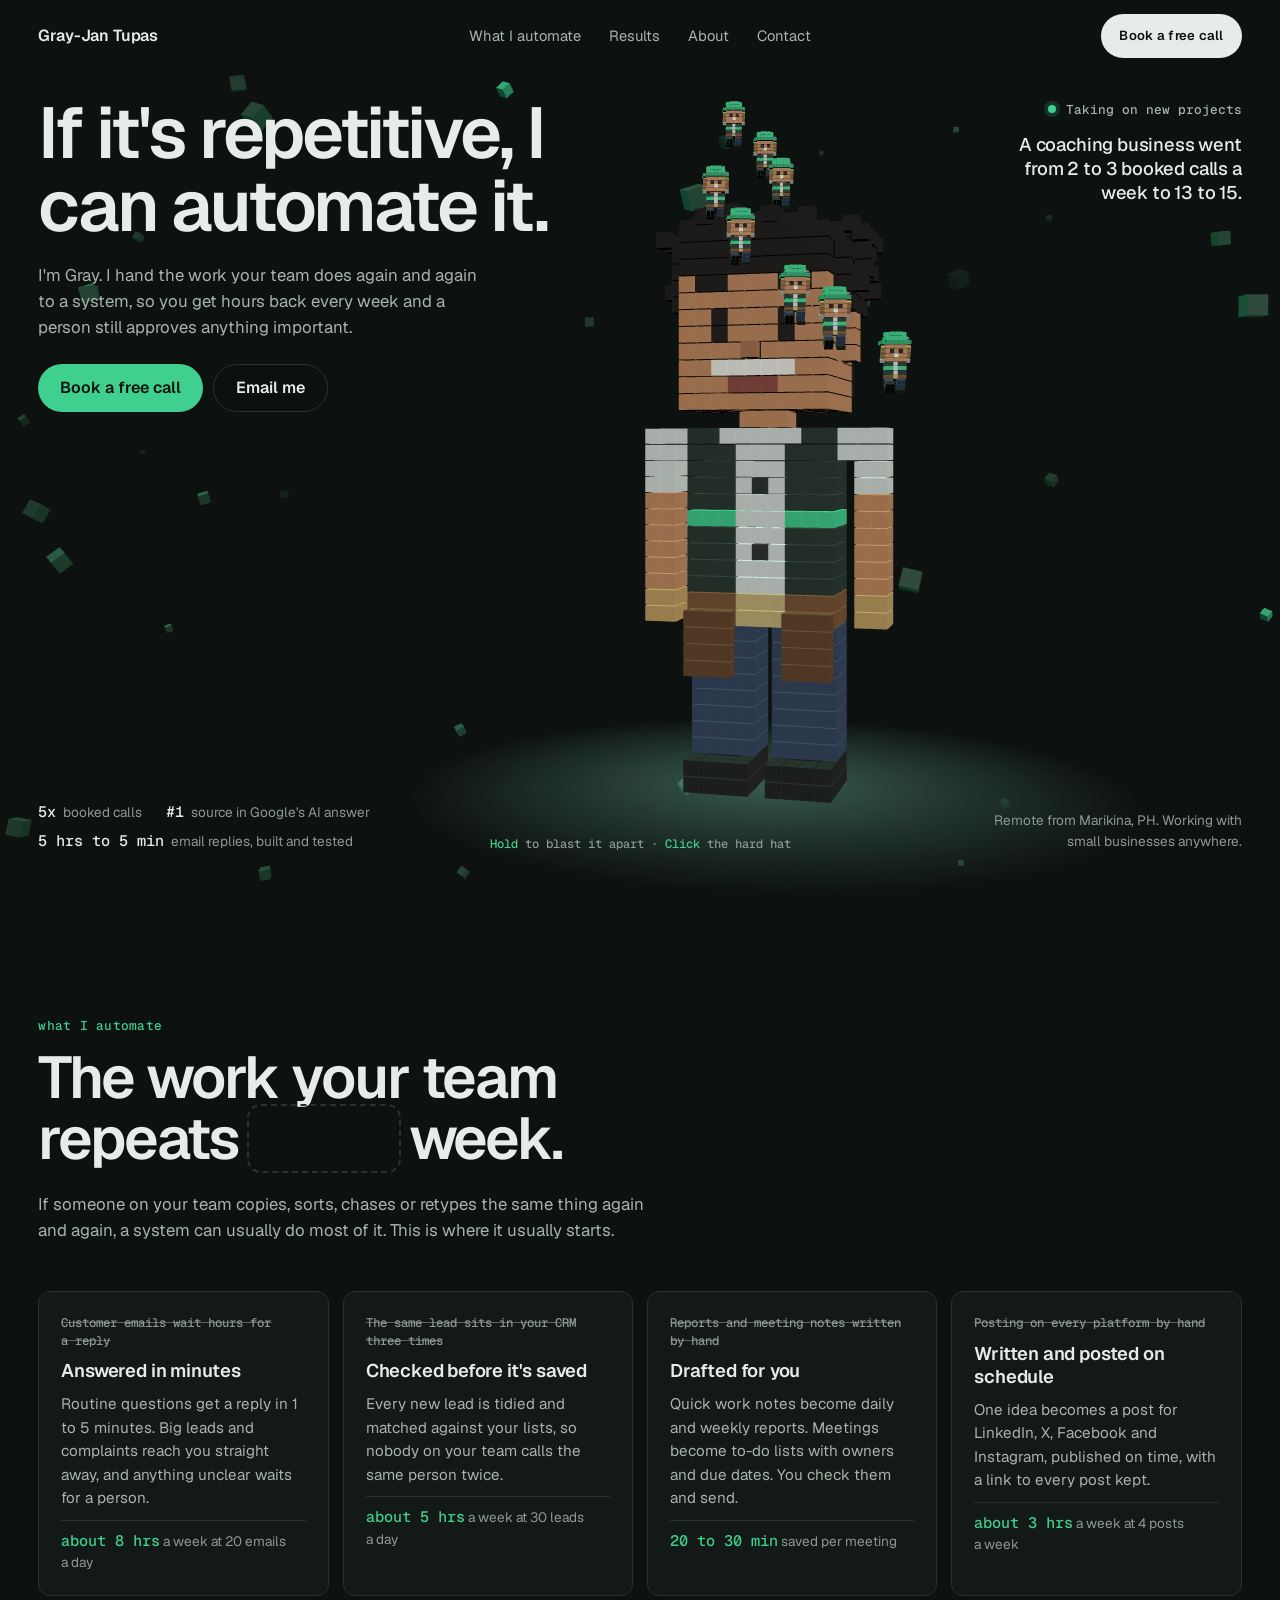
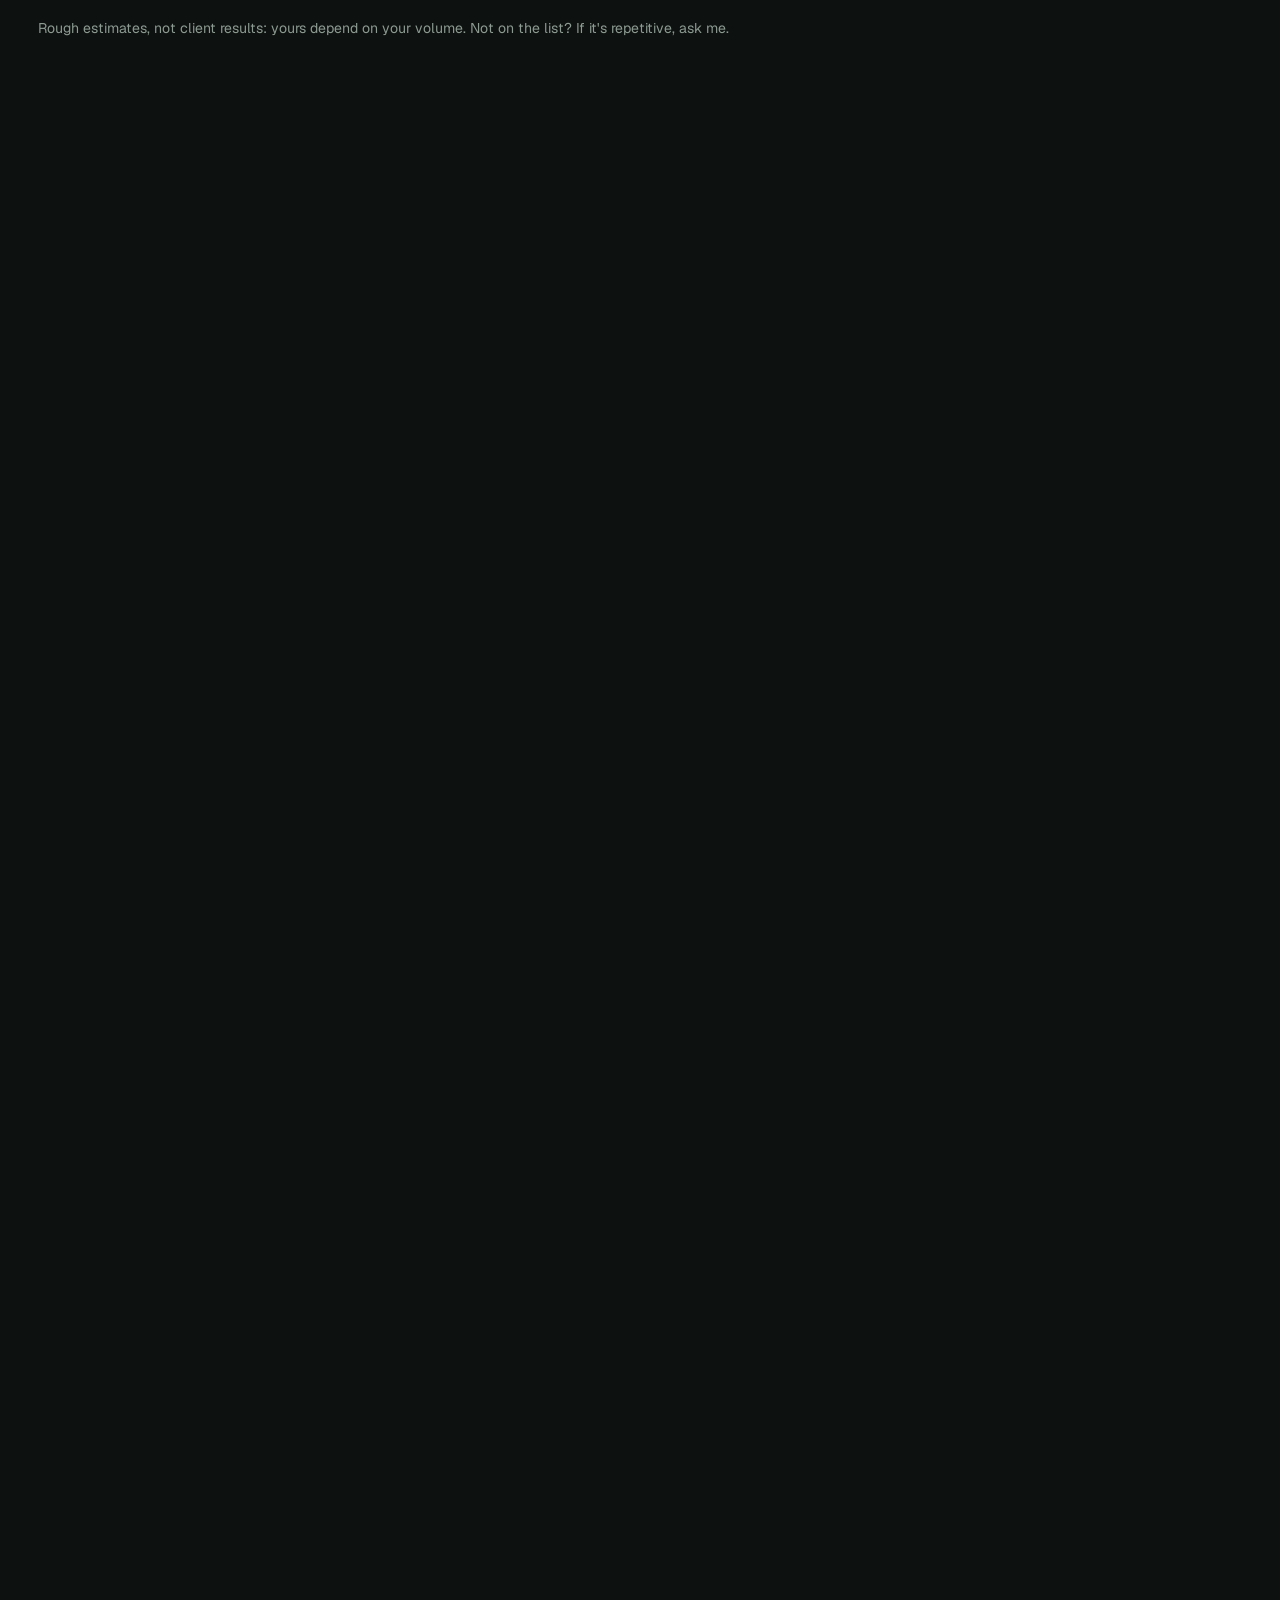
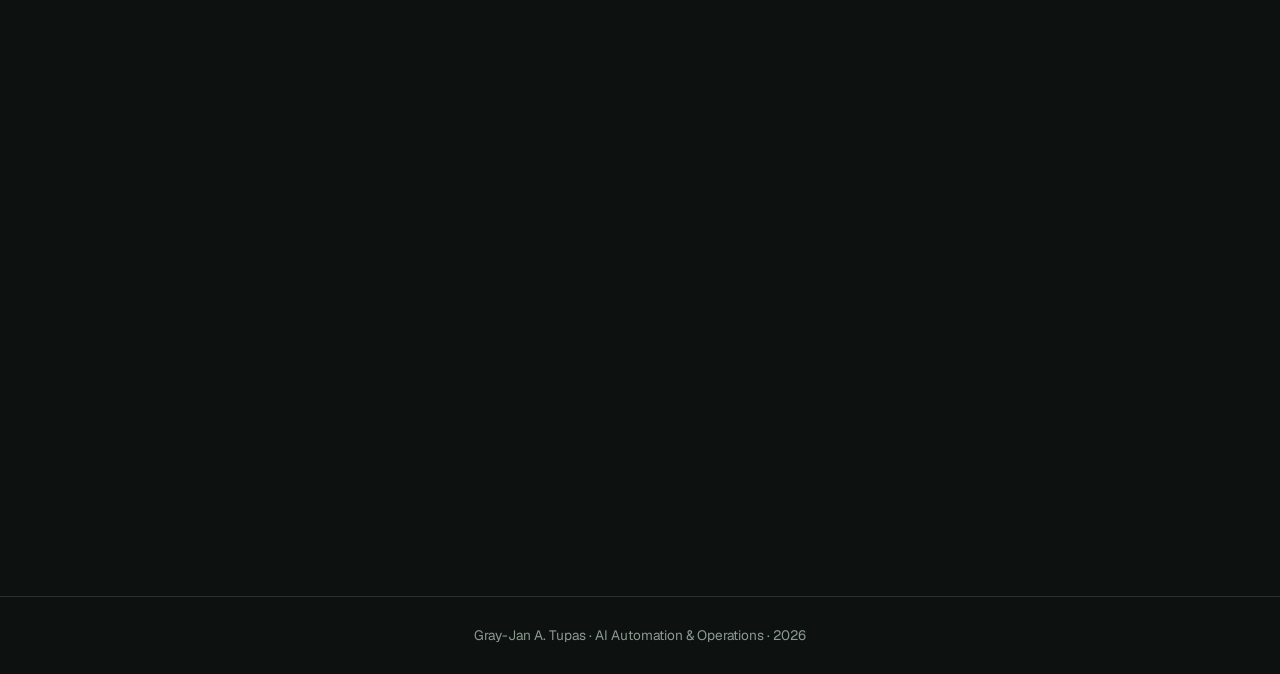
==== commit c8f8279a: "v2: case-study pages (courier website, AI workspace) built by the crew section by section, each morp" ====
--- a/v2/index.html
+++ b/v2/index.html
@@ -83,7 +83,7 @@
     <div class="cases">
       <article class="case sb">
         <a class="pic" href="../screenshots/12-courier-services.webp" target="_blank" rel="noopener"><img src="../screenshots/12-courier-services.webp" width="1440" height="1165" loading="lazy" alt="The 'Choose your delivery service' section of the courier website: five service cards above a table that matches what the customer needs to the right service."></a>
-        <div class="body"><p class="tag on">Live since October 2026</p><h3>A website that brings in its own customers</h3><p>A new website for a Singapore courier company, designed and built solo. Days after launch it was the first source Google's AI answer pointed to for "document courier singapore".</p><a class="more" href="../work/courier-website/">Read the case study</a></div>
+        <div class="body"><p class="tag on">Live since October 2026</p><h3>A website that brings in its own customers</h3><p>A new website for a Singapore courier company, designed and built solo. Days after launch it was the first source Google's AI answer pointed to for "document courier singapore".</p><a class="more" href="work/courier-website/">Read the case study</a></div>
       </article>
       <article class="case sb">
         <a class="pic" href="../screenshots/10-email-automation.webp" target="_blank" rel="noopener"><img src="../screenshots/10-email-automation.webp" width="2000" height="753" loading="lazy" alt="The email assistant's n8n canvas in four groups: email intake, email sorting, email reply and an error notifier."></a>
@@ -96,7 +96,7 @@
       <li class="sb"><a href="../screenshots/03-ai-outreach.webp" target="_blank" rel="noopener"><b>Personal sales emails, checked before they go out</b><span>A researched email takes about 15 minutes to write. Here it's a 1-minute read before you say yes.</span></a></li>
       <li class="sb"><a href="../screenshots/14-wholesale-intake.webp" target="_blank" rel="noopener"><b>Wholesale applications sorted and answered</b><span>Each one checked, sorted by size, handed to the right person and answered. None get lost.</span></a></li>
       <li class="sb"><a href="../screenshots/15-video-analyzer.webp" target="_blank" rel="noopener"><b>Short videos cut, posted and replied to</b><span>Picks the best part, writes the caption, waits for your OK, posts it and drafts replies to comments.</span></a></li>
-      <li class="sb"><a href="../work/ai-workspace/"><b>The AI workspace I run my own work on</b><span>It drafts my reports, turns meetings into task lists and files documents, so my time goes to your project. In daily use.</span></a></li>
+      <li class="sb"><a href="work/ai-workspace/"><b>The AI workspace I run my own work on</b><span>It drafts my reports, turns meetings into task lists and files documents, so my time goes to your project. In daily use.</span></a></li>
     </ul>
   </section>
 
--- a/v2/v2.css
+++ b/v2/v2.css
@@ -1,177 +1,215 @@
-/* v2 preview: dark 3D page, voxel crew builds each section (v2.js) */
-@font-face { font-family: 'Geist'; font-style: normal; font-weight: 400 700; font-display: swap; src: url(../fonts/geist.woff2) format('woff2'); }
-@font-face { font-family: 'Geist Mono'; font-style: normal; font-weight: 400 500; font-display: swap; src: url(../fonts/geist-mono.woff2) format('woff2'); }
-
-:root {
-  --bg: #0D110F;
-  --panel: #151B18;
-  --edge: #28332D;
-  --text: #E6ECE8;
-  --text-2: #A7B4AC;
-  --muted: #8C9A92;
-  --accent: #3FCF8E;
-  --ink: #0D110F;
-  --mono: 'Geist Mono', ui-monospace, monospace;
-  --pad: clamp(16px, 3vw, 40px);
-}
-
-* { box-sizing: border-box; }
-html { scroll-behavior: smooth; }
-@media (prefers-reduced-motion: reduce) { html { scroll-behavior: auto; } }
-body { margin: 0; background: var(--bg); color: var(--text); font: 400 1rem/1.55 'Geist', system-ui, sans-serif; -webkit-font-smoothing: antialiased; }
-a { color: inherit; }
-a:focus-visible, button:focus-visible { outline: 2px solid var(--accent); outline-offset: 3px; border-radius: 999px; }
-p { text-wrap: pretty; }
-
-.skip { position: absolute; left: 16px; top: -60px; z-index: 20; padding: 10px 16px; border-radius: 999px; background: var(--accent); color: var(--ink); font-weight: 600; text-decoration: none; }
-.skip:focus { top: 16px; }
-
-/* the 3D stage sits behind everything; v2.js listens on the window, so text stays selectable */
-#stage { position: fixed; inset: 0; width: 100vw; height: 100vh; z-index: 0; display: block; }
-main, .bar { position: relative; z-index: 1; }
-
-/* ---------- top bar ---------- */
-.bar { position: fixed; top: 0; left: 0; right: 0; z-index: 10; display: flex; align-items: center; justify-content: space-between; gap: 16px; padding: 14px var(--pad); }
-.brand { font-weight: 600; letter-spacing: -0.01em; text-decoration: none; min-height: 44px; display: inline-flex; align-items: center; }
-.bar nav { display: none; gap: 28px; }
-.bar nav a { font-size: .92rem; color: var(--text-2); text-decoration: none; min-height: 44px; display: inline-flex; align-items: center; transition: color .2s ease; }
-.bar nav a:hover { color: var(--text); }
-@media (min-width: 760px) { .bar nav { display: flex; position: absolute; left: 50%; transform: translateX(-50%); } }
-.pill { display: inline-flex; align-items: center; min-height: 44px; padding: 0 18px; border-radius: 999px; background: var(--text); color: var(--ink); font-size: .82rem; font-weight: 600; letter-spacing: .02em; text-decoration: none; transition: background-color .2s ease; }
-.pill:hover { background: var(--accent); }
-
-/* ---------- hero (layout from Gray's reference: headline top-left, figure centre, short line top-right, a row along the bottom) ---------- */
-.hero { min-height: 100svh; display: grid; grid-template-columns: 1fr; align-content: space-between; gap: 24px; padding: 96px var(--pad) 24px; }
-.hero-l h1 { margin: 0; max-width: 11ch; font-size: clamp(2.5rem, 5.6vw, 5.2rem); line-height: 1.02; letter-spacing: -0.04em; font-weight: 600; text-wrap: balance; }
-.lede { margin: 20px 0 0; max-width: 40ch; color: var(--text-2); font-size: 1.05rem; }
-.ctas { display: flex; flex-wrap: wrap; gap: 10px; margin-top: 24px; }
-.btn { display: inline-flex; align-items: center; min-height: 48px; padding: 0 22px; border-radius: 999px; font-weight: 600; text-decoration: none; transition: transform .2s ease, background-color .2s ease, border-color .2s ease; }
-.btn:active { transform: scale(.98); }
-.btn.primary { background: var(--accent); color: var(--ink); }
-.btn.primary:hover { background: #5BDCA2; }
-.btn.ghost { border: 1px solid var(--edge); background: rgba(13, 17, 15, .6); }
-.btn.ghost:hover { border-color: var(--accent); }
-
-.hero-r { max-width: 24ch; }
-.status { display: inline-flex; align-items: center; gap: 10px; margin: 0; font: 500 .8rem var(--mono); color: var(--text-2); }
-.dot { width: 8px; height: 8px; border-radius: 50%; background: var(--accent); box-shadow: 0 0 0 4px rgba(63, 207, 142, .18); }
-.side { margin: 12px 0 0; font-size: 1.15rem; line-height: 1.3; font-weight: 500; letter-spacing: -0.01em; }
-
-.hero-foot { display: grid; gap: 16px; align-items: end; }
-.wins { display: flex; flex-wrap: wrap; gap: 8px 24px; margin: 0; padding: 0; list-style: none; font-size: .85rem; color: var(--muted); }
-.wins b { font: 500 .95rem var(--mono); color: var(--text); margin-right: 4px; }
-.hint { display: none; margin: 0; font: 500 .76rem var(--mono); color: var(--muted); text-align: center; }
-.hint .k { color: var(--accent); }
-.note { margin: 0; max-width: 30ch; font-size: .85rem; color: var(--muted); }
-
-/* phones: text on top, the figure fills the lower part of the screen (v2.js places it there) */
-@media (max-width: 759px) {
-  .hero { padding-bottom: 46svh; align-content: start; }
-  .hero-r { order: -1; }
-  .side, .hero-foot { display: none; }
-}
-@media (min-width: 760px) {
-  .hero { grid-template-columns: 1fr 1fr; grid-template-rows: auto 1fr auto; }
-  .hero-r { justify-self: end; text-align: right; }
-  .status { justify-content: flex-end; }
-  .hero-foot { grid-column: 1 / -1; grid-template-columns: 1fr auto 1fr; }
-  .note { justify-self: end; text-align: right; }
-}
-@media (min-width: 760px) and (pointer: fine) { .hint { display: block; } }
-
-/* ---------- sections (the crew builds each one as it scrolls into view) ---------- */
-.sec { max-width: 1240px; margin: 0 auto; padding: 140px var(--pad) 100px; }
-.kicker { margin: 0 0 14px; font: 500 .8rem/1 var(--mono); letter-spacing: .02em; color: var(--accent); }
-.sec h2 { margin: 0; max-width: 18ch; font-size: clamp(2.1rem, 4.6vw, 4rem); line-height: 1.04; letter-spacing: -0.035em; font-weight: 600; text-wrap: balance; }
-.sec h3 { margin: 0; font-size: 1.15rem; line-height: 1.25; letter-spacing: -0.01em; font-weight: 600; }
-.intro-p { max-width: 56ch; margin: 22px 0 0; color: var(--text-2); font-size: 1.05rem; }
-/* panels sit over the 3D stage; slightly see-through so a builder behind one still shows */
-.fixes li, .stats div, .case, .builds a, .xp li, .promise li, .clist a, .clist p { background: rgba(21, 27, 24, .86); border: 1px solid var(--edge); border-radius: 12px; }
-
-/* the missing word each section waits for: the crew jumps in and becomes it */
-.piece { display: inline-block; color: var(--accent); border-radius: 10px; }
-html.crew .piece:not(.filled) { color: transparent; outline: 2px dashed var(--edge); outline-offset: 2px; }
-html.crew .piece.filled { animation: pop .45s cubic-bezier(.3, 1.6, .5, 1) both; }
-@keyframes pop { from { transform: scale(.6); } to { transform: none; } }
-
-/* what I automate */
-.fixes { display: grid; gap: 14px; margin: 48px 0 0; padding: 0; list-style: none; }
-.fixes li { padding: 22px; display: grid; gap: 10px; align-content: start; }
-.fixes p { margin: 0; color: var(--text-2); font-size: .95rem; }
-.fixes .was { font: 500 .78rem/1.4 var(--mono); color: var(--muted); text-decoration: line-through; text-decoration-color: rgba(140, 154, 146, .6); }
-.fixes .est { margin-top: auto; padding-top: 10px; border-top: 1px solid var(--edge); font-size: .85rem; color: var(--muted); }
-.est b { font: 500 .95rem var(--mono); color: var(--accent); }
-.foot-note { margin: 22px 0 0; font-size: .88rem; color: var(--muted); }
-@media (min-width: 760px) { .fixes { grid-template-columns: 1fr 1fr; } }
-@media (min-width: 1100px) { .fixes { grid-template-columns: repeat(4, 1fr); } }
-
-/* results */
-.stats { display: grid; grid-template-columns: 1fr 1fr; gap: 14px; margin: 48px 0 0; }
-.stats div { padding: 22px; display: flex; flex-direction: column-reverse; justify-content: flex-end; gap: 8px; }
-.stats dd { margin: 0; font: 500 clamp(1.8rem, 3.6vw, 2.8rem)/1 var(--mono); letter-spacing: -0.03em; color: var(--accent); }
-.stats dt { font-size: .86rem; color: var(--text-2); }
-@media (min-width: 1000px) { .stats { grid-template-columns: repeat(4, 1fr); } }
-.cases { display: grid; gap: 14px; margin-top: 14px; }
-.case { overflow: hidden; display: grid; }
-.case .pic { display: block; aspect-ratio: 16 / 9; overflow: hidden; background: #0A0D0B; border-bottom: 1px solid var(--edge); }
-.case .pic img { width: 100%; height: 100%; object-fit: cover; object-position: top; display: block; transition: transform .4s ease; }
-.case .pic:hover img { transform: scale(1.03); }
-.case .body { padding: 22px; display: grid; gap: 10px; align-content: start; }
-.case .body p { margin: 0; color: var(--text-2); font-size: .95rem; }
-.case .body .tag { justify-self: start; padding: 4px 12px; border: 1px solid var(--edge); border-radius: 999px; font: 500 .74rem var(--mono); color: var(--text-2); }
-.case .body .tag.on { border-color: rgba(63, 207, 142, .45); color: var(--accent); }
-.more { justify-self: start; min-height: 44px; display: inline-flex; align-items: center; color: var(--accent); font-weight: 600; font-size: .92rem; }
-@media (min-width: 900px) { .cases { grid-template-columns: 1fr 1fr; } }
-.sec .list-h { margin-top: 56px; }
-.builds { display: grid; gap: 10px; margin: 18px 0 0; padding: 0; list-style: none; }
-.builds a { display: grid; gap: 4px; padding: 16px 20px; min-height: 44px; text-decoration: none; transition: border-color .2s ease; }
-.builds a:hover { border-color: var(--accent); }
-.builds b { font-weight: 600; }
-.builds span { font-size: .9rem; color: var(--text-2); }
-@media (min-width: 900px) { .builds { grid-template-columns: 1fr 1fr; } }
-
-/* about */
-.about { display: grid; gap: 32px; }
-.me { width: 100%; max-width: 360px; height: auto; border-radius: 12px; border: 1px solid var(--edge); display: block; }
-.xp { display: grid; gap: 10px; margin: 32px 0 0; padding: 0; list-style: none; }
-.xp li { padding: 18px 20px; }
-.xp .when { margin: 0 0 6px; font: 500 .76rem var(--mono); color: var(--muted); }
-.xp h3 span { display: block; margin-top: 2px; font-size: .88rem; font-weight: 500; color: var(--text-2); }
-.xp li > p:last-child { margin: 8px 0 0; font-size: .93rem; color: var(--text-2); }
-@media (min-width: 900px) { .about { grid-template-columns: minmax(240px, 360px) 1fr; gap: 56px; } .me { position: sticky; top: 100px; } }
-.promise { margin-top: 72px; }
-.promise ol { display: grid; gap: 14px; margin: 18px 0 0; padding: 0; list-style: none; }
-.promise li { padding: 22px; color: var(--text-2); font-size: .95rem; }
-.promise b { display: block; margin-bottom: 6px; color: var(--text); font-size: 1.05rem; }
-@media (min-width: 900px) { .promise ol { grid-template-columns: repeat(3, 1fr); } }
-.tools { margin-top: 56px; }
-.tools p { margin: 0; color: var(--text-2); }
-.tools ul { display: flex; flex-wrap: wrap; gap: 18px; margin: 16px 0; padding: 0; list-style: none; }
-.tools img { display: block; opacity: .85; }
-.tools .also { font-size: .88rem; color: var(--muted); }
-
-/* contact */
-#contact { min-height: 90svh; }
-.note-sm { margin: 14px 0 0; font-size: .88rem; color: var(--muted); }
-.clist { display: grid; gap: 10px; margin: 40px 0 0; padding: 0; list-style: none; max-width: 720px; }
-.clist a, .clist p { display: grid; gap: 2px; margin: 0; padding: 14px 18px; min-height: 44px; text-decoration: none; transition: border-color .2s ease; }
-.clist a:hover { border-color: var(--accent); }
-.clist span { font: 500 .74rem var(--mono); color: var(--muted); }
-@media (min-width: 760px) { .clist { grid-template-columns: 1fr 1fr; } }
-.foot { position: relative; z-index: 1; padding: 28px var(--pad); border-top: 1px solid var(--edge); font-size: .85rem; color: var(--muted); text-align: center; }
-
-/* until the crew gets there, a section's parts are hidden (html.crew is set by v2.js, never under reduced motion) */
-html.crew .sb:not(.built) { clip-path: inset(0 100% 0 0); }
-html.crew .sb.built { animation: build .55s steps(7, end) backwards; }
-
-/* ---------- speech bubble over a mini builder ---------- */
-.tip { position: fixed; left: 0; top: 0; z-index: 5; margin: 0; max-width: 24ch; padding: 10px 14px; border: 1px solid var(--edge); border-radius: 12px; background: var(--panel); color: var(--text); font-size: .88rem; line-height: 1.35; pointer-events: none; opacity: 0; transform: translate(-50%, -100%); transition: opacity .2s ease; }
-.tip.on { opacity: 1; }
-
-/* ---------- intro: each part of the page stays hidden until a builder walks along it (html.intro is set in <head>) ---------- */
-html.intro .bld { clip-path: inset(0 100% 0 0); }
-html.intro .bld.built { animation: build .55s steps(7, end) both; }
-@keyframes build { from { clip-path: inset(0 100% 0 0); } to { clip-path: inset(0 0 0 0); } }
-.skip-intro { display: none; }
-html.intro .skip-intro { display: inline-flex; align-items: center; position: fixed; right: var(--pad); bottom: 20px; z-index: 12; min-height: 44px; padding: 0 18px; border: 1px solid var(--edge); border-radius: 999px; background: var(--panel); color: var(--text); font: 500 .8rem var(--mono); cursor: pointer; }
-html.intro .skip-intro:hover { border-color: var(--accent); }
+/* v2 preview: dark 3D page, voxel crew builds each section (v2.js) */
+@font-face { font-family: 'Geist'; font-style: normal; font-weight: 400 700; font-display: swap; src: url(../fonts/geist.woff2) format('woff2'); }
+@font-face { font-family: 'Geist Mono'; font-style: normal; font-weight: 400 500; font-display: swap; src: url(../fonts/geist-mono.woff2) format('woff2'); }
+
+:root {
+  --bg: #0D110F;
+  --panel: #151B18;
+  --edge: #28332D;
+  --text: #E6ECE8;
+  --text-2: #A7B4AC;
+  --muted: #8C9A92;
+  --accent: #3FCF8E;
+  --ink: #0D110F;
+  --mono: 'Geist Mono', ui-monospace, monospace;
+  --pad: clamp(16px, 3vw, 40px);
+}
+
+* { box-sizing: border-box; }
+html { scroll-behavior: smooth; } /* no CSS snap: it fought every wheel notch (Gray 2026-11-23); v2.js glides the last bit instead */
+@media (prefers-reduced-motion: reduce) { html { scroll-behavior: auto; } }
+body { margin: 0; background: var(--bg); color: var(--text); font: 400 1rem/1.55 'Geist', system-ui, sans-serif; -webkit-font-smoothing: antialiased; }
+a { color: inherit; }
+a:focus-visible, button:focus-visible { outline: 2px solid var(--accent); outline-offset: 3px; border-radius: 999px; }
+p { text-wrap: pretty; }
+
+.skip { position: absolute; left: 16px; top: -60px; z-index: 20; padding: 10px 16px; border-radius: 999px; background: var(--accent); color: var(--ink); font-weight: 600; text-decoration: none; }
+.skip:focus { top: 16px; }
+
+/* the 3D stage sits behind everything; v2.js listens on the window, so text stays selectable */
+#stage { position: fixed; inset: 0; width: 100vw; height: 100vh; z-index: 0; display: block; }
+main, .bar { position: relative; z-index: 1; }
+
+/* ---------- top bar ---------- */
+.bar { position: fixed; top: 0; left: 0; right: 0; z-index: 10; display: flex; align-items: center; justify-content: space-between; gap: 16px; padding: 14px var(--pad) 22px; background: linear-gradient(to bottom, var(--bg) 62%, rgba(13, 17, 15, 0)); } /* text scrolls under it without showing through */
+.brand { font-weight: 600; letter-spacing: -0.01em; text-decoration: none; min-height: 44px; display: inline-flex; align-items: center; }
+.bar nav { display: none; gap: 28px; }
+.bar nav a { font-size: .92rem; color: var(--text-2); text-decoration: none; min-height: 44px; display: inline-flex; align-items: center; transition: color .2s ease; }
+.bar nav a:hover { color: var(--text); }
+@media (min-width: 760px) { .bar nav { display: flex; position: absolute; left: 50%; transform: translateX(-50%); } }
+.pill { display: inline-flex; align-items: center; min-height: 44px; padding: 0 18px; border-radius: 999px; background: var(--text); color: var(--ink); font-size: .82rem; font-weight: 600; letter-spacing: .02em; text-decoration: none; transition: background-color .2s ease; }
+.pill:hover { background: var(--accent); }
+
+/* ---------- hero (layout from Gray's reference: headline top-left, figure centre, short line top-right, a row along the bottom) ---------- */
+.hero { min-height: 100svh; display: grid; grid-template-columns: 1fr; align-content: space-between; gap: 24px; padding: 96px var(--pad) 24px; }
+.hero-l h1 { margin: 0; max-width: 11ch; font-size: clamp(2.5rem, 5.6vw, 5.2rem); line-height: 1.02; letter-spacing: -0.04em; font-weight: 600; text-wrap: balance; }
+.lede { margin: 20px 0 0; max-width: 40ch; color: var(--text-2); font-size: 1.05rem; }
+.ctas { display: flex; flex-wrap: wrap; gap: 10px; margin-top: 24px; }
+.btn { display: inline-flex; align-items: center; min-height: 48px; padding: 0 22px; border-radius: 999px; font-weight: 600; text-decoration: none; transition: transform .2s ease, background-color .2s ease, border-color .2s ease; }
+.btn:active { transform: scale(.98); }
+.btn.primary { background: var(--accent); color: var(--ink); }
+.btn.primary:hover { background: #5BDCA2; }
+.btn.ghost { border: 1px solid var(--edge); background: rgba(13, 17, 15, .6); }
+.btn.ghost:hover { border-color: var(--accent); }
+
+.hero-r { max-width: 24ch; }
+.status { display: inline-flex; align-items: center; gap: 10px; margin: 0; font: 500 .8rem var(--mono); color: var(--text-2); }
+.dot { width: 8px; height: 8px; border-radius: 50%; background: var(--accent); box-shadow: 0 0 0 4px rgba(63, 207, 142, .18); }
+.side { margin: 12px 0 0; font-size: 1.15rem; line-height: 1.3; font-weight: 500; letter-spacing: -0.01em; }
+
+.hero-foot { display: grid; gap: 16px; align-items: end; }
+.wins { display: flex; flex-wrap: wrap; gap: 8px 24px; margin: 0; padding: 0; list-style: none; font-size: .85rem; color: var(--muted); }
+.wins b { font: 500 .95rem var(--mono); color: var(--text); margin-right: 4px; }
+.hint { display: none; margin: 0; font: 500 .76rem var(--mono); color: var(--muted); text-align: center; }
+.hint .k { color: var(--accent); }
+.note { margin: 0; max-width: 30ch; font-size: .85rem; color: var(--muted); }
+
+/* phones: text on top, the figure fills the lower part of the screen (v2.js places it there) */
+@media (max-width: 759px) {
+  .hero { padding-bottom: 46svh; align-content: start; }
+  .hero-r { order: -1; }
+  .side, .hero-foot { display: none; }
+}
+@media (min-width: 760px) {
+  .hero { grid-template-columns: 1fr 1fr; grid-template-rows: auto 1fr auto; }
+  .hero-r { justify-self: end; text-align: right; }
+  .status { justify-content: flex-end; }
+  .hero-foot { grid-column: 1 / -1; grid-template-columns: 1fr auto 1fr; }
+  .note { justify-self: end; text-align: right; }
+}
+@media (min-width: 760px) and (pointer: fine) { .hint { display: block; } }
+
+/* ---------- sections (the crew builds each one as it scrolls into view) ---------- */
+.sec { min-height: 100svh; padding: 120px var(--pad) 80px; } /* one screen per section, so the next one never shows early; same left edge as the hero */
+.kicker { margin: 0 0 14px; font: 500 .8rem/1 var(--mono); letter-spacing: .02em; color: var(--accent); }
+.sec h2 { margin: 0; max-width: 18ch; font-size: clamp(2.1rem, 4.6vw, 4rem); line-height: 1.04; letter-spacing: -0.035em; font-weight: 600; text-wrap: balance; }
+.sec h3 { margin: 0; font-size: 1.15rem; line-height: 1.25; letter-spacing: -0.01em; font-weight: 600; }
+.intro-p { max-width: 56ch; margin: 22px 0 0; color: var(--text-2); font-size: 1.05rem; }
+/* panels sit over the 3D stage; slightly see-through so a builder behind one still shows */
+.fixes li, .stats div, .case, .builds a, .xp li, .promise li, .clist a, .clist p { background: rgba(21, 27, 24, .86); border: 1px solid var(--edge); border-radius: 12px; }
+
+/* the missing word each section waits for: the crew jumps in and becomes it */
+.piece { display: inline-block; color: var(--accent); border-radius: 10px; }
+html.crew .piece:not(.filled):not(.held) { color: transparent; outline: 2px dashed var(--edge); outline-offset: 2px; }
+html.crew .piece.held { color: transparent; } /* the crew is the word right now, drawn in 3D behind the text */
+
+/* what I automate */
+.fixes { display: grid; gap: 14px; margin: 48px 0 0; padding: 0; list-style: none; }
+.fixes li { padding: 22px; display: grid; gap: 10px; align-content: start; }
+.fixes p { margin: 0; color: var(--text-2); font-size: .95rem; }
+.fixes .was { font: 500 .78rem/1.4 var(--mono); color: var(--muted); text-decoration: line-through; text-decoration-color: rgba(140, 154, 146, .6); }
+.fixes .est { margin-top: auto; padding-top: 10px; border-top: 1px solid var(--edge); font-size: .85rem; color: var(--muted); }
+.est b { font: 500 .95rem var(--mono); color: var(--accent); }
+.foot-note { margin: 22px 0 0; font-size: .88rem; color: var(--muted); }
+@media (min-width: 760px) { .fixes { grid-template-columns: 1fr 1fr; } }
+@media (min-width: 1100px) { .fixes { grid-template-columns: repeat(4, 1fr); } }
+
+/* results */
+.stats { display: grid; grid-template-columns: 1fr 1fr; gap: 14px; margin: 48px 0 0; }
+.stats div { padding: 22px; display: flex; flex-direction: column-reverse; justify-content: flex-end; gap: 8px; }
+.stats dd { margin: 0; font: 500 clamp(1.8rem, 3.6vw, 2.8rem)/1 var(--mono); letter-spacing: -0.03em; color: var(--accent); }
+.stats dt { font-size: .86rem; color: var(--text-2); }
+@media (min-width: 1000px) { .stats { grid-template-columns: repeat(4, 1fr); } }
+.cases { display: grid; gap: 14px; margin-top: 14px; }
+.case { overflow: hidden; display: grid; }
+.case .pic { display: block; height: clamp(150px, 15vw, 240px); overflow: hidden; background: #0A0D0B; border-bottom: 1px solid var(--edge); }
+.case .pic img { width: 100%; height: 100%; object-fit: cover; object-position: top; display: block; transition: transform .4s ease; }
+.case .pic:hover img { transform: scale(1.03); }
+.case .body { padding: 22px; display: grid; gap: 10px; align-content: start; }
+.case .body p { margin: 0; color: var(--text-2); font-size: .95rem; }
+.case .body .tag { justify-self: start; padding: 4px 12px; border: 1px solid var(--edge); border-radius: 999px; font: 500 .74rem var(--mono); color: var(--text-2); }
+.case .body .tag.on { border-color: rgba(63, 207, 142, .45); color: var(--accent); }
+.more { justify-self: start; min-height: 44px; display: inline-flex; align-items: center; color: var(--accent); font-weight: 600; font-size: .92rem; }
+@media (min-width: 900px) { .cases { grid-template-columns: 1fr 1fr; } }
+.sec .list-h { margin-top: 56px; }
+.builds { display: grid; gap: 10px; margin: 18px 0 0; padding: 0; list-style: none; }
+.builds a { display: grid; gap: 4px; padding: 16px 20px; min-height: 44px; text-decoration: none; transition: border-color .2s ease; }
+.builds a:hover { border-color: var(--accent); }
+.builds b { font-weight: 600; }
+.builds span { font-size: .9rem; color: var(--text-2); }
+@media (min-width: 900px) { .builds { grid-template-columns: 1fr 1fr; } }
+
+/* about */
+.about { display: grid; gap: 32px; }
+.me { width: 100%; max-width: 360px; height: auto; border-radius: 12px; border: 1px solid var(--edge); display: block; }
+.xp { display: grid; gap: 10px; margin: 32px 0 0; padding: 0; list-style: none; }
+.xp li { padding: 18px 20px; }
+.xp .when { margin: 0 0 6px; font: 500 .76rem var(--mono); color: var(--muted); }
+.xp h3 span { display: block; margin-top: 2px; font-size: .88rem; font-weight: 500; color: var(--text-2); }
+.xp li > p:last-child { margin: 8px 0 0; font-size: .93rem; color: var(--text-2); }
+@media (min-width: 900px) { .about { grid-template-columns: minmax(240px, 360px) 1fr; gap: 56px; } .me { position: sticky; top: 100px; } }
+@media (min-width: 1200px) { .xp { grid-template-columns: 1fr 1fr; } }
+.promise { margin-top: 72px; }
+.promise ol { display: grid; gap: 14px; margin: 18px 0 0; padding: 0; list-style: none; }
+.promise li { padding: 22px; color: var(--text-2); font-size: .95rem; }
+.promise b { display: block; margin-bottom: 6px; color: var(--text); font-size: 1.05rem; }
+@media (min-width: 900px) { .promise ol { grid-template-columns: repeat(3, 1fr); } }
+.tools { margin-top: 56px; }
+.tools p { margin: 0; color: var(--text-2); }
+.tools ul { display: flex; flex-wrap: wrap; gap: 18px; margin: 16px 0; padding: 0; list-style: none; }
+.tools img { display: block; opacity: .85; }
+.tools .also { font-size: .88rem; color: var(--muted); }
+
+/* contact */
+
+.note-sm { margin: 14px 0 0; font-size: .88rem; color: var(--muted); }
+.clist { display: grid; gap: 10px; margin: 40px 0 0; padding: 0; list-style: none; max-width: 720px; }
+.clist a, .clist p { display: grid; gap: 2px; margin: 0; padding: 14px 18px; min-height: 44px; text-decoration: none; transition: border-color .2s ease; }
+.clist a:hover { border-color: var(--accent); }
+.clist span { font: 500 .74rem var(--mono); color: var(--muted); }
+@media (min-width: 760px) { .clist { grid-template-columns: 1fr 1fr; } }
+.foot { position: relative; z-index: 1; padding: 28px var(--pad); border-top: 1px solid var(--edge); font-size: .85rem; color: var(--muted); text-align: center; }
+
+/* until the crew gets there, a section's parts are hidden (html.crew is set by v2.js, never under reduced motion) */
+html.crew .sb:not(.built) { clip-path: inset(0 100% 0 0); }
+html.crew .sb.built { animation: build .55s steps(7, end) backwards; }
+
+/* ---------- speech bubble over a mini builder ---------- */
+.tip { position: fixed; left: 0; top: 0; z-index: 5; margin: 0; max-width: 24ch; padding: 10px 14px; border: 1px solid var(--edge); border-radius: 12px; background: var(--panel); color: var(--text); font-size: .88rem; line-height: 1.35; pointer-events: none; opacity: 0; transform: translate(-50%, -100%); transition: opacity .2s ease; }
+.tip.on { opacity: 1; }
+
+/* ---------- intro: each part of the page stays hidden until a builder walks along it (html.intro is set in <head>) ---------- */
+html.intro .bld { clip-path: inset(0 100% 0 0); }
+html.intro .bld.built { animation: build .55s steps(7, end) both; }
+@keyframes build { from { clip-path: inset(0 100% 0 0); } to { clip-path: inset(0 0 0 0); } }
+.skip-intro { display: none; }
+html.intro .skip-intro { display: inline-flex; align-items: center; position: fixed; right: var(--pad); bottom: 20px; z-index: 12; min-height: 44px; padding: 0 18px; border: 1px solid var(--edge); border-radius: 999px; background: var(--panel); color: var(--text); font: 500 .8rem var(--mono); cursor: pointer; }
+html.intro .skip-intro:hover { border-color: var(--accent); }
+
+/* ---------- case-study pages (body.case: no big figure, the crew runs in and builds each section) ---------- */
+.bar nav a[aria-current] { color: var(--text); }
+.sec h1 { margin: 0; max-width: 18ch; font-size: clamp(2.4rem, 5.4vw, 4.8rem); line-height: 1.03; letter-spacing: -0.04em; font-weight: 600; text-wrap: balance; }
+.pill-tag { display: inline-flex; margin: 24px 0 0; padding: 4px 12px; border: 1px solid rgba(63, 207, 142, .45); border-radius: 999px; font: 500 .76rem var(--mono); color: var(--accent); }
+.mono { font-family: var(--mono); font-size: .9em; }
+.meta div, .shots figure, .panels > div, .steps li, .decide li { background: rgba(21, 27, 24, .86); border: 1px solid var(--edge); border-radius: 12px; }
+.meta { display: grid; grid-template-columns: 1fr 1fr; gap: 14px; margin: 44px 0 0; }
+.meta div { padding: 16px 18px; }
+.meta dt { font: 500 .74rem var(--mono); color: var(--muted); }
+.meta dd { margin: 6px 0 0; font-weight: 600; }
+@media (min-width: 900px) { .meta { grid-template-columns: repeat(4, 1fr); } }
+.shots { display: grid; gap: 14px; margin: 40px 0 0; align-items: start; }
+.shots figure { margin: 0; overflow: hidden; }
+.shots a { display: block; max-height: 360px; overflow: hidden; }
+.shots img { display: block; width: 100%; height: auto; transition: transform .4s ease; }
+.shots a:hover img { transform: scale(1.02); }
+.shots figcaption { padding: 12px 16px; border-top: 1px solid var(--edge); font-size: .86rem; color: var(--muted); }
+@media (min-width: 900px) { .shots { grid-template-columns: 1fr 1fr; } }
+.panels { display: grid; gap: 14px; margin: 14px 0 0; }
+.sec > .panels:nth-child(3) { margin-top: 44px; } /* straight after the heading */
+.panels > div { padding: 22px; }
+.panels ul { margin: 12px 0 0; padding-left: 18px; color: var(--text-2); font-size: .95rem; }
+.panels li + li { margin-top: 6px; }
+@media (min-width: 900px) { .panels { grid-template-columns: 1fr 1fr; } }
+.steps { display: grid; gap: 14px; margin: 40px 0 0; padding: 0; list-style: none; }
+.steps li { padding: 20px; color: var(--text-2); font-size: .93rem; }
+.steps li.on { border-color: rgba(63, 207, 142, .45); }
+.steps b { display: block; margin-bottom: 6px; color: var(--text); }
+@media (min-width: 900px) { .steps { grid-template-columns: repeat(5, 1fr); } }
+.skills { display: flex; flex-wrap: wrap; gap: 8px; margin: 18px 0 0; padding: 0; list-style: none; }
+.skills li { padding: 4px 12px; border: 1px solid var(--edge); border-radius: 999px; font: 500 .74rem var(--mono); color: var(--text-2); }
+.decide { display: grid; gap: 14px; margin: 40px 0 0; padding: 0; list-style: none; }
+.decide li { padding: 20px 22px; color: var(--text-2); font-size: .95rem; }
+.decide b { color: var(--text); }
+@media (min-width: 900px) { .decide { grid-template-columns: 1fr 1fr; } }
+.links { display: grid; gap: 4px; margin: 40px 0 0; padding: 0; list-style: none; }
+.links a { min-height: 44px; display: inline-flex; align-items: center; color: var(--accent); font-weight: 600; }
